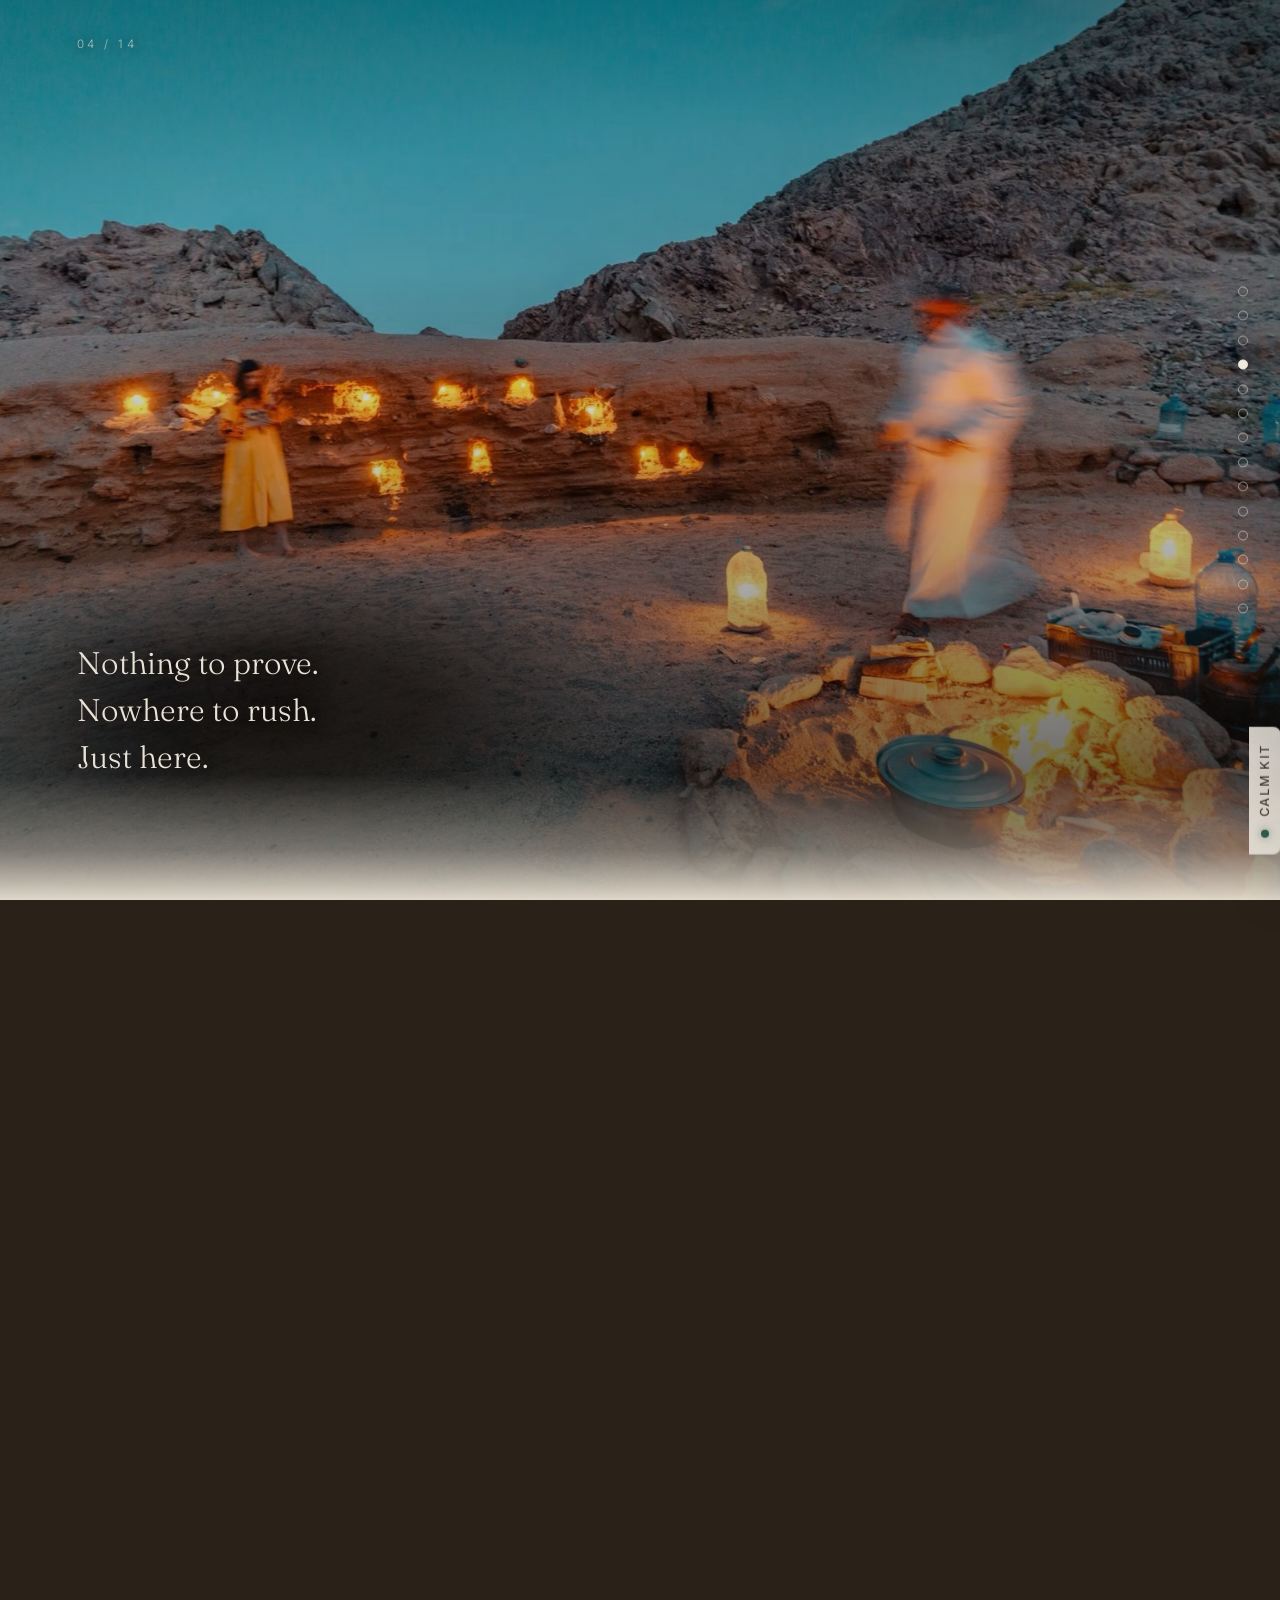
==== index.html @ c88f0703 "Running order rebuilt to the direction doc; ceremonies named by experience Eleven chapters to fourte" ====
<!DOCTYPE html>
<html lang="en" class="no-js">
<head>
  <meta charset="UTF-8" />
  <meta name="viewport" content="width=device-width, initial-scale=1.0" />
  <title>The Art of Being Human — Egypt, November 18–28 2026</title>
  <meta name="robots" content="noindex, nofollow" />
  <meta name="description" content="A 10-day journey into what it means to be human. Desert, sea, fire, water, moonlight, sunrise. Egypt, 18–28 November 2026." />

  <!-- Social share preview (contract §3.1 basic on-page setup) -->
  <meta property="og:title" content="The Art of Being Human — Egypt, November 18–28 2026" />
  <meta property="og:description" content="What if you didn’t have to become anything? What if you could simply arrive? Egypt, 18–28 November 2026." />
  <meta property="og:type" content="website" />
  <meta property="og:image" content="img/og-share.jpg" />
  <meta name="twitter:card" content="summary_large_image" />

  <!-- The opening photograph, fetched at high priority before anything else
       competes for bandwidth. Pairs with the windowed loading in retreat.js. -->
  <link rel="preload" as="image" href="img/01-invitation.jpg" fetchpriority="high" />

  <link rel="preconnect" href="https://fonts.googleapis.com" />
  <link rel="preconnect" href="https://fonts.gstatic.com" crossorigin />
  <link href="https://fonts.googleapis.com/css2?family=Fraunces:opsz,wght@9..144,300;9..144,400&family=Inter:wght@300;400&display=swap" rel="stylesheet" />

  <link rel="stylesheet" href="calm-kit/calm-kit.css" />
  <link rel="stylesheet" href="tokens.css" />
  <link rel="stylesheet" href="retreat.css" />
  <script>document.documentElement.classList.remove('no-js');</script>
  <script src="calm-kit/calm-kit.js"></script>
</head>
<body>
  <a href="#journey" class="skip-link">Skip to the journey</a>

  <!-- Fixed stage — chapter image layers and beat copy are injected by retreat.js -->
  <div class="stage" id="stage" aria-hidden="true"></div>

  <p class="counter" id="counter" aria-hidden="true">01 / 14</p>
  <nav class="rail" id="rail" aria-label="Chapters"></nav>
  <p class="scroll-cue" aria-hidden="true">Scroll</p>

  <!-- Scroll driver: height set to one viewport per beat by retreat.js -->
  <div id="scroll-driver"></div>

  <!--
    Static journey. Shown when motion is off or JS is unavailable, and it is
    what search engines and screen readers actually read. Copy here must stay
    in sync with the CHAPTERS array in retreat.js.
  -->
  <div class="fallback" id="journey">
    <div class="fallback-inner">
      <h1>The Art of Being Human</h1>
      <p class="f-meta">Egypt · November 18–28, 2026</p>
      <p>A 10-day journey into what it means to be human.</p>

      <section>
        <p class="f-num">02 — The Invitation</p>
        <h2>What if you didn’t have to become anything?</h2>
        <p>What if you could simply arrive? With your light. Your shadow. Your questions. Your contradictions. Your pleasure. Your grief. Your laughter.</p>
        <p>What if there was nothing to fix? Only something to experience.</p>
        <p>An invitation to slow down, feel deeply and meet yourself exactly where you are.</p>
      </section>

      <section>
        <p class="f-num">03 — Why Egypt</p>
        <h2>Why Egypt?</h2>
        <p>Some places you visit. Some places you feel. Egypt is one of them.</p>
        <p>Ancient. Alive. Contrasting. Impossible to explain completely.</p>
        <p>Stone and water. Desert and sea. Past and present. We begin here.</p>
      </section>

      <section>
        <p class="f-num">04 — The Journey</p>
        <h2>Three days in the desert.</h2>
        <p>The world becomes quieter. We walk. We sleep in a cave. We gather around the fire.</p>
        <p>We let the desert do what it does. Strip away what isn't necessary.</p>
        <p>Nothing to prove. Nowhere to rush. Just here.</p>
      </section>

      <section>
        <p class="f-num">05 — The Desert Ceremony</p>
        <h2>And then, we go inward.</h2>
        <!-- Mehta's wording, 24 Aug. Named by experience and intention, never by
             substance or effect — see check-compliance.sh. Sync with retreat.js. -->
        <p>As the afternoon unfolds, we enter a carefully held desert ceremony. The vastness of the landscape. The silence. The setting sun.</p>
        <p>Space for a deeper encounter with ourselves.</p>
        <p>Nothing to force. Nothing to perform. Whatever is ready to be met, we meet.</p>
      </section>

      <section>
        <p class="f-num">06 — Integration</p>
        <h2>Return to the body.</h2>
        <p>At Malakot, we soften. We rebirth in the temazcal, the mother's womb.</p>
        <p>Heat. Cold. Water. Flowers. Fire. Breath.</p>
        <p>We let the experience settle. We integrate. We come back.</p>
      </section>

      <section>
        <p class="f-num">07 — The Red Sea</p>
        <h2>Then, the land disappears.</h2>
        <p>The Red Sea opens. We sail. We swim. We float. We laugh. We rest.</p>
        <p>And somewhere between the water and the sky, time begins to disappear.</p>
      </section>

      <section>
        <p class="f-num">08 — The Full Moon</p>
        <h2>The full moon rises.</h2>
        <p>A past-life regression ceremony, held on the water. We listen to what lies beneath the story we know.</p>
        <p>Then we look forward. What do we want to create?</p>
      </section>

      <section>
        <p class="f-num">09 — The Blue Lotus Ceremony</p>
        <h2>The following evening.</h2>
        <p>A Blue Lotus ceremony, inspired by ancient Egyptian symbolism.</p>
        <p>The threshold between waking and dreaming. A quiet space for inner listening, imagination, and the mysteries of the night.</p>
      </section>

      <section>
        <p class="f-num">10 — The Last Sunrise</p>
        <h2>And then, sunrise.</h2>
        <p>Our last morning at sea. Cacao. Fresh fruit. Music. The first light.</p>
        <p>And we dance. Not because we have somewhere to go. But because we are here. Alive. Together.</p>
        <p>An exhale.</p>
      </section>

      <section>
        <p class="f-num">11 — The Experience</p>
        <h2>What it feels like to be there.</h2>
        <p>Space to breathe. Time in nature. Movement. Connection. Silence. Laughter. Deep conversations. Fire. Water. The unknown.</p>
        <p>You don’t need to perform transformation. You simply need to arrive.</p>
        <p>Moments of being held. Moments of letting go. Moments that cannot be planned.</p>
      </section>

      <section>
        <p class="f-num">12 — Who This Is For</p>
        <h2>For all of us.</h2>
        <p>All genders. All orientations. All identities. All ways of being.</p>
        <p>There is no particular way you need to be to belong here. Come as you are.</p>
        <p>Different stories. Different bodies. Different lives. One human circle.</p>
        <p>We are all just being human.</p>
      </section>

      <section>
        <p class="f-num">13 — Meet Mehta &amp; Doryan</p>
        <h2>How this began</h2>
        <p>This is not something I invented. It is something I have lived.</p>
        <p>A story about Egypt. Travel. The body. Movement. Connection. Women. Human. Culture. And the questions that keep bringing me deeper into what it means to be human.</p>
        <p><a href="mehta.html">Meet Mehta</a> · <a href="doryan.html">Meet Doryan</a></p>
      </section>

      <section>
        <p class="f-num">14 — Come With Us</p>
        <h2>You don’t have to know exactly why you’re here.</h2>
        <p>You don’t have to have it figured out. Maybe something in you simply said: Yes. And maybe that’s enough.</p>
        <p>Ten days. Desert. Sea. Fire. Water. Moonlight. Sunrise.</p>
        <p>Come as you are.</p>
        <p><a href="#enquire">Come with us</a></p>
      </section>
    </div>
  </div>

  <!-- ============================================================
       PRACTICAL — contracted page 4 of 5.
       Her direction doc: "This section should be extremely clear. Beautiful
       but functional. No poetry where clarity is needed." Followed literally.

       The route below is NOT invented: it is recovered from her own supplier
       costings (Egypt Finance - Finance Tracker.csv), which is the only place
       the day structure exists in writing. Anything still unconfirmed carries
       a data-confirm marker and is caught by ./check-ready.sh before deploy.
       ============================================================ -->
  <section class="sheet" id="practical">
    <div class="sheet-inner">
      <p class="sheet-kicker">Practical</p>
      <h2 class="sheet-h2">The shape of the ten days</h2>

      <div class="fact-grid">
        <div class="fact">
          <dt>Dates</dt>
          <dd>18&ndash;28 November 2026 &middot; ten days</dd>
        </div>
        <div class="fact">
          <dt>Arrive</dt>
          <dd>Fly into <strong>Sharm el-Sheikh (SSH)</strong> on 18 November.</dd>
        </div>
        <div class="fact">
          <dt>Depart</dt>
          <dd>Fly home from <strong>Hurghada (HRG)</strong> on 28 November.</dd>
        </div>
        <div class="fact">
          <dt>Getting between them</dt>
          <dd>One internal flight on 22 November, Sharm el-Sheikh to Hurghada. Arranged as part of the journey &mdash; you do not book it yourself.</dd>
        </div>
      </div>

      <h3 class="sheet-h3">Where you will be</h3>
      <ol class="stay-list">
        <li>
          <span class="stay-when">18&ndash;21 Nov</span>
          <span class="stay-what"><strong>The Sinai desert.</strong> Walking, silence, sleeping in a cave, gathering at the fire.</span>
        </li>
        <li>
          <span class="stay-when">21&ndash;22 Nov</span>
          <span class="stay-what"><strong>Malakot Oasis.</strong> One night. Temazcal, ice bath, flower bath, integration &mdash; the day the body catches up with the desert.</span>
        </li>
        <li>
          <span class="stay-when">22&ndash;28 Nov</span>
          <span class="stay-what"><strong>The Red Sea, aboard MV Legends.</strong> Six nights at sea. Sailing, swimming, the full moon, and the dolphins at Sataya.</span>
        </li>
      </ol>

      <h3 class="sheet-h3">What to bring</h3>
      <p class="sheet-p">The desert is cold at night and hot by ten in the morning; the boat is warm and wet. Pack for both.</p>
      <ul class="bring-list">
        <li>Layers for the desert &mdash; the temperature drops hard after sunset</li>
        <li>A warm jacket and something to sleep in</li>
        <li>Swimwear, and a towel that dries quickly</li>
        <li>Reef-safe sun cream, a hat, sunglasses</li>
        <li>Walking shoes and sandals</li>
        <li>A refillable water bottle</li>
        <li>Any medication you take, in its original packaging</li>
        <li>A notebook, if you are someone who writes</li>
        <li>Loose, comfortable clothes you can move in</li>
      </ul>

      <div class="confirm-block" data-confirm="practical">
        <p class="confirm-title">This part is waiting on you</p>
        <p class="confirm-lede">Everything above came out of your own documents. These five are the only things they don&rsquo;t contain &mdash; and they&rsquo;re the five a reader needs before they can say yes:</p>
        <ul>
          <li><b>The price</b>, and what it covers &mdash; food, accommodation, transport, the internal flight, the experiences.</li>
          <li><b>What isn&rsquo;t covered</b> &mdash; international flights, insurance, visa.</li>
          <li><b>Deposit and payment plan</b> &mdash; what holds a place, and when the rest is due.</li>
          <li><b>How many people</b> are coming in total.</li>
          <li><b>Food</b> &mdash; what&rsquo;s provided, and how you&rsquo;d like dietary needs handled.</li>
        </ul>
        <p class="confirm-foot">Send them over in any form &mdash; a voice note is fine &mdash; and they drop straight into this page.</p>
      </div>
    </div>
  </section>

  <!-- ============================================================
       COME WITH US — contracted page 5 of 5.
       Her direction doc: "The website should not end with an aggressive sales
       pitch. It should feel like the final breath of the experience." The
       closing copy below is hers, verbatim from that document.
       ============================================================ -->
  <section class="sheet sheet-close" id="enquire">
    <div class="sheet-inner">
      <p class="sheet-kicker">Come with us</p>
      <p class="close-copy">
        You don&rsquo;t have to know exactly why you&rsquo;re here.<br />
        You don&rsquo;t have to have it figured out.<br />
        Maybe something in you simply said:<br />
        <em>Yes.</em><br />
        And maybe that&rsquo;s enough.
      </p>
      <p class="close-sign">The Art of Being Human.<br />Come as you are.</p>

      <div class="close-actions">
        <span class="cta cta-primary is-pending" data-confirm="booking-link" role="link" aria-disabled="true">Reserve your place</span>
        <span class="cta cta-ghost is-pending" data-confirm="whatsapp-link" role="link" aria-disabled="true">Ask a question first</span>
      </div>

      <div class="confirm-block" data-confirm="close">
        <p class="confirm-title">Two links and these buttons go live</p>
        <ul>
          <li><b>Reserve your place</b> &mdash; your WeTravel trip link. WeTravel runs the checkout and the payment plan on their side, so you never handle a transaction and the money never touches this website. This button just points at it.</li>
          <li><b>Ask a question first</b> &mdash; the WhatsApp number you want enquiries to reach.</li>
        </ul>
      </div>

      <p class="close-meta">Egypt &middot; 18&ndash;28 November 2026</p>
    </div>
  </section>

  <script src="retreat.js" defer></script>
</body>
</html>
---- calm-kit/calm-kit.css ----
/* ============================================================
   Calm Kit — persistent accessibility panel for InclusiFund
   Designed once here. Lifted to /meta/shared/calm-kit/ later so
   every InclusiFund surface (manifesto, tools, AIQ, community)
   inherits the same kit and persisted user preferences.
   ============================================================ */

/* ---------- Fonts ---------- */
@import url('https://fonts.googleapis.com/css2?family=Atkinson+Hyperlegible:wght@400;700&display=swap');
@import url('https://fonts.cdnfonts.com/css/open-dyslexic');

/* ---------- CSS variables controlled by the kit ---------- */
:root {
  --ck-text-scale: 1;
  --ck-line-height-mul: 1;
  --ck-letter-spacing-add: 0em;

  --ck-motion-scale: 1;     /* 0 = off, 0.35 = low, 1 = full */
  --ck-motion-duration-mul: 1;
  --ck-canvas-display: block;

  --ck-accent: var(--terracotta, #C45A3D);
  --ck-ink: var(--ink, #1F2420);
  --ck-bg: var(--cream, #F5EFE6);

  --ck-focus-ring: 2px solid currentColor;
  --ck-focus-offset: 2px;
}

/* Apply scaling globally */
html {
  font-size: calc(100% * var(--ck-text-scale));
}
body {
  line-height: calc(1.5 * var(--ck-line-height-mul));
  letter-spacing: calc(var(--ck-letter-spacing-add));
}

/* ---------- Font swaps ---------- */
html.ck-font-hyperlegible {
  --type-serif: "Atkinson Hyperlegible", Georgia, serif;
  --type-sans: "Atkinson Hyperlegible", system-ui, sans-serif;
}
html.ck-font-dyslexic {
  --type-serif: "Open Dyslexic", "OpenDyslexic", Georgia, serif;
  --type-sans: "Open Dyslexic", "OpenDyslexic", system-ui, sans-serif;
  --ck-letter-spacing-add: 0.01em;
  --ck-line-height-mul: 1.15;
}

/* ---------- Motion levels ---------- */
html.ck-motion-off,
html.ck-motion-off body {
  --ck-motion-scale: 0;
  --ck-motion-duration-mul: 0.001;
  --ck-canvas-display: none;
}
html.ck-motion-off *,
html.ck-motion-off *::before,
html.ck-motion-off *::after {
  animation-duration: 0.001ms !important;
  animation-iteration-count: 1 !important;
  transition-duration: 0.001ms !important;
  scroll-behavior: auto !important;
}
html.ck-motion-off #circuit,
html.ck-motion-off .particle-canvas {
  display: none !important;
}
html.ck-motion-off .particle-fallback {
  display: block !important;
}

html.ck-motion-low {
  --ck-motion-scale: 0.35;
  --ck-motion-duration-mul: 1.8;
}
html.ck-motion-low *,
html.ck-motion-low *::before,
html.ck-motion-low *::after {
  animation-duration: 3s !important;
  transition-duration: calc(var(--ck-motion-duration-mul) * 0.9s) !important;
}

/* ---------- Focus visibility ---------- */
html.ck-focus-high *:focus-visible {
  outline: 3px solid var(--terracotta, #C45A3D) !important;
  outline-offset: 3px !important;
  border-radius: 2px;
}

/* ---------- Contrast modes ---------- */
html.ck-contrast-high {
  --cream: #FFFFFF;
  --cream-deep: #DFF0F4;
  --ink: #04191F;
  --ink-soft: #153543;
  --terracotta: #08565A;
  --forest: #0A8E85;
  --forest-deep: #031A21;
}
/* Warm night — low-blue variant for users who find teal too cool at night */
html.ck-contrast-low-blue {
  --cream: #F6EFE0;
  --cream-deep: #E9DEC6;
  --ink: #2D241A;
  --ink-soft: #4A3E2E;
  --terracotta: #B8522F;
  --forest: #7C8F3E;
  --forest-deep: #2E3519;
  --gold: #D9A360;
  --gold-warm: #E8C48A;
}

/* ============================================================
   Panel structure
   ============================================================ */
#calm-kit {
  position: fixed;
  top: 0;
  right: 0;
  bottom: 0;
  z-index: 1000;
  display: flex;
  font-family: var(--type-sans, system-ui, sans-serif);
  pointer-events: none;
}
#calm-kit * { pointer-events: auto; }

.ck-tab {
  align-self: center;
  writing-mode: vertical-rl;
  transform: rotate(180deg);
  padding: 1rem 0.5rem;
  background: rgba(245, 239, 230, 0.85);
  backdrop-filter: blur(8px);
  -webkit-backdrop-filter: blur(8px);
  border: 1px solid rgba(31, 36, 32, 0.12);
  border-right: none;
  border-radius: 8px 0 0 8px;
  font-family: var(--type-sans, system-ui, sans-serif);
  font-size: 0.78rem;
  font-weight: 500;
  letter-spacing: 0.14em;
  text-transform: uppercase;
  color: var(--ink-soft, #3A413C);
  cursor: pointer;
  transition: background 0.25s ease, color 0.25s ease, padding-left 0.25s ease;
  margin-right: -1px;
}
.ck-tab:hover {
  background: rgba(245, 239, 230, 1);
  color: var(--terracotta, #C45A3D);
  padding-left: 0.75rem;
}
.ck-tab-icon {
  display: inline-block;
  width: 8px;
  height: 8px;
  border-radius: 50%;
  background: var(--forest, #2F5D50);
  box-shadow: 0 0 8px rgba(47, 93, 80, 0.6);
  margin-bottom: 0.5rem;
  writing-mode: horizontal-tb;
}
.ck-tab-label {
  writing-mode: vertical-rl;
}

.ck-panel {
  /* Absolute, not a flex item.
     WHY: #calm-kit is a fixed, full-height flex row. As a flex item the closed
     panel still claimed its 340px of width even though translateX(100%) had
     moved it off-screen — so the container measured 371px wide and the tab, as
     the first item, was pushed 339px in from the right edge and landed on top
     of the page text (measured on the Practical section at 1280px and 1440px).
     Taking it out of flow lets the container hug the tab. The slide-in is
     unchanged: translateX(100%) -> translateX(0) against right: 0. */
  position: absolute;
  top: 0;
  right: 0;
  width: 340px;
  max-width: 90vw;
  height: 100%;
  background: var(--cream, #F5EFE6);
  border-left: 1px solid rgba(31, 36, 32, 0.1);
  box-shadow: -20px 0 40px rgba(31, 36, 32, 0.08);
  display: flex;
  flex-direction: column;
  transform: translateX(100%);
  transition: transform 0.4s cubic-bezier(0.22, 1, 0.36, 1);
  overflow: hidden;
}
#calm-kit.is-open .ck-panel {
  transform: translateX(0);
}
#calm-kit.is-open .ck-tab {
  opacity: 0;
  pointer-events: none;
}

.ck-head {
  display: flex;
  align-items: center;
  justify-content: space-between;
  padding: 1.25rem 1.5rem;
  border-bottom: 1px solid rgba(31, 36, 32, 0.08);
}
.ck-head h2 {
  font-family: var(--type-serif, Georgia, serif);
  font-weight: 400;
  font-size: 1.4rem;
  letter-spacing: -0.01em;
  color: var(--ink, #1F2420);
  margin: 0;
}
.ck-close {
  background: none;
  border: none;
  font-size: 1.6rem;
  line-height: 1;
  color: var(--ink-soft, #3A413C);
  cursor: pointer;
  padding: 0.25rem 0.5rem;
  border-radius: 4px;
  transition: background 0.2s ease, color 0.2s ease;
}
.ck-close:hover {
  background: rgba(31, 36, 32, 0.06);
  color: var(--terracotta, #C45A3D);
}

.ck-body {
  flex: 1;
  overflow-y: auto;
  padding: 1.25rem 1.5rem;
  display: flex;
  flex-direction: column;
  gap: 1.1rem;
}

.ck-body fieldset {
  border: none;
  padding: 0;
  margin: 0;
}
.ck-body legend {
  font-size: 0.72rem;
  font-weight: 600;
  letter-spacing: 0.14em;
  text-transform: uppercase;
  color: var(--ink-soft, #3A413C);
  margin-bottom: 0.5rem;
  padding: 0;
}

.ck-seg {
  display: flex;
  gap: 0.25rem;
  background: rgba(31, 36, 32, 0.05);
  padding: 0.25rem;
  border-radius: 8px;
}
.ck-seg button {
  flex: 1;
  background: transparent;
  border: none;
  padding: 0.55rem 0.5rem;
  font-family: inherit;
  font-size: 0.82rem;
  font-weight: 500;
  color: var(--ink-soft, #3A413C);
  cursor: pointer;
  border-radius: 6px;
  transition: background 0.2s ease, color 0.2s ease;
}
.ck-seg button:hover {
  color: var(--ink, #1F2420);
}
.ck-seg button.is-active {
  background: var(--cream, #F5EFE6);
  color: var(--terracotta, #C45A3D);
  box-shadow: 0 1px 3px rgba(31, 36, 32, 0.08);
}

.ck-preview {
  background: rgba(31, 36, 32, 0.04);
  border-radius: 10px;
  padding: 0.9rem 1rem;
  border-left: 3px solid var(--terracotta, #C45A3D);
}
.ck-preview-label {
  font-size: 0.68rem;
  font-weight: 600;
  letter-spacing: 0.16em;
  text-transform: uppercase;
  color: var(--ink-soft, #3A413C);
  margin: 0 0 0.4rem;
}
.ck-preview-text {
  font-family: var(--type-serif, Georgia, serif);
  font-size: 1.05rem;
  line-height: 1.4;
  color: var(--ink, #1F2420);
  margin: 0;
  font-style: italic;
}

.ck-foot {
  display: flex;
  align-items: center;
  justify-content: space-between;
  padding: 1rem 1.5rem;
  border-top: 1px solid rgba(31, 36, 32, 0.08);
  font-size: 0.78rem;
  color: var(--ink-soft, #3A413C);
}
.ck-reset {
  background: transparent;
  border: 1px solid rgba(31, 36, 32, 0.18);
  color: var(--ink, #1F2420);
  padding: 0.45rem 0.9rem;
  border-radius: 999px;
  cursor: pointer;
  font-size: 0.8rem;
  font-weight: 500;
  font-family: inherit;
  transition: background 0.2s ease, color 0.2s ease, border-color 0.2s ease;
}
.ck-reset:hover {
  background: var(--ink, #1F2420);
  color: var(--cream, #F5EFE6);
  border-color: var(--ink, #1F2420);
}
.ck-saved {
  font-style: italic;
  opacity: 0.7;
}

/* ---------- Dismiss × on the floating button (mobile only via @media below) ---------- */
.ck-dismiss {
  display: none;
  position: absolute;
  top: -6px;
  right: -6px;
  width: 24px;
  height: 24px;
  border-radius: 50%;
  background: var(--ink, #1F2420);
  color: #fff;
  border: 2px solid var(--cream, #F5EFE6);
  font-size: 15px;
  line-height: 1;
  align-items: center;
  justify-content: center;
  cursor: pointer;
  padding: 0;
  z-index: 2;
  font-family: inherit;
}
.ck-dismiss:hover { background: var(--terracotta, #C45A3D); }

/* ---------- Backdrop (mobile only via @media below) ---------- */
.ck-backdrop {
  display: none;
  position: fixed;
  inset: 0;
  background: rgba(31, 36, 32, 0.32);
  -webkit-backdrop-filter: blur(2px);
  backdrop-filter: blur(2px);
  z-index: 999;
  opacity: 0;
  transition: opacity 0.3s ease;
  pointer-events: none;
}

/* ---------- Restore pill — shown only when fully dismissed ---------- */
.ck-restore {
  display: none;
  position: fixed;
  bottom: 12px;
  right: 12px;
  width: 30px;
  height: 30px;
  border-radius: 50%;
  background: rgba(31, 36, 32, 0.55);
  color: #fff;
  border: 1px solid rgba(255, 255, 255, 0.35);
  font-size: 14px;
  line-height: 1;
  align-items: center;
  justify-content: center;
  cursor: pointer;
  z-index: 999;
  backdrop-filter: blur(8px);
  -webkit-backdrop-filter: blur(8px);
  padding: 0;
  font-family: inherit;
  transition: background 0.2s ease, transform 0.2s ease;
}
.ck-restore:hover { background: var(--ink, #1F2420); transform: scale(1.06); }

/* When dismissed: hide the whole kit, show the restore pill */
body.ck-hidden #calm-kit { display: none; }
body.ck-hidden .ck-restore { display: flex; }

/* ---------- Mobile (≤768px) — sticky-mini + bottom-sheet panel ---------- */
@media (max-width: 768px) {
  /* Container shrinks to a corner anchor — frees the right edge for cards.
     Stays a positioning context so .ck-dismiss can pin to its top-right. */
  #calm-kit {
    top: auto;
    left: auto;
    bottom: 16px;
    right: 16px;
    height: auto;
    width: auto;
    pointer-events: auto;
    overflow: visible;
  }

  /* Tab → circular floating button (sticky-mini indicator) */
  .ck-tab {
    writing-mode: horizontal-tb;
    transform: none;
    width: 52px;
    height: 52px;
    padding: 0;
    border-radius: 50%;
    background: var(--terracotta, #C45A3D);
    color: #fff;
    border: 2px solid rgba(255, 255, 255, 0.45);
    box-shadow: 0 6px 20px rgba(0, 0, 0, 0.22);
    align-self: auto;
    margin-right: 0;
    display: flex;
    align-items: center;
    justify-content: center;
    position: relative;
    backdrop-filter: none;
    -webkit-backdrop-filter: none;
  }
  .ck-tab:hover {
    background: var(--terracotta, #C45A3D);
    color: #fff;
    padding: 0;
  }
  .ck-tab-label { display: none; }
  .ck-tab-icon {
    width: 18px;
    height: 18px;
    background: #fff;
    box-shadow: 0 0 0 4px rgba(255, 255, 255, 0.18);
    margin: 0;
  }

  /* Reveal the dismiss × on mobile, pinned to the indicator's top-right */
  .ck-dismiss { display: flex; }

  /* Hide indicator + dismiss when the panel is open — header X / backdrop close it */
  #calm-kit.is-open .ck-tab,
  #calm-kit.is-open .ck-dismiss {
    opacity: 0;
    pointer-events: none;
  }

  /* Panel becomes a bottom-sheet that slides up */
  .ck-panel {
    position: fixed;
    top: auto;
    inset: auto 0 0 0;
    width: 100vw;
    max-width: 100vw;
    height: auto;
    max-height: 80vh;
    border-radius: 16px 16px 0 0;
    border-left: none;
    border-top: 1px solid rgba(31, 36, 32, 0.1);
    box-shadow: 0 -12px 32px rgba(31, 36, 32, 0.16);
    transform: translateY(100%);
    z-index: 1001;
  }
  #calm-kit.is-open .ck-panel {
    transform: translateY(0);
  }

  /* Backdrop visible on mobile when body has ck-open */
  body.ck-open .ck-backdrop {
    display: block;
    opacity: 1;
    pointer-events: auto;
  }

  .ck-body {
    padding: 1rem 1.25rem;
    gap: 0.9rem;
  }

  /* Slightly bigger restore pill on mobile so it's tappable */
  .ck-restore {
    width: 36px;
    height: 36px;
    bottom: 14px;
    right: 14px;
  }
}
---- tokens.css ----
/* ============================================================
   The Art of Being Human — shared design tokens
   Palette per the brief: sand · stone · sun · deep water · night ·
   fire · skin · earth. Warm, tactile, luxurious but never glossy.

   Every page links this FIRST. It exists so the retreat scroll, Mehta's
   page and the practical pages cannot drift into three different sites.
   ============================================================ */

:root {
  --sand:        #E8DCC8;
  --sand-pale:   #F4EDE1;
  --stone:       #A89880;
  --skin:        #D9B99B;
  --earth:       #6B5844;
  --ink:         #2A2118;
  --night:       #141C24;
  --water:       #1B4A5A;
  --water-deep:  #0D2A35;
  --fire:        #C4622D;
  --sun:         #E3A857;

  /* ---- Page grounds (set 22 Aug 2026) --------------------------------
     Mehta, in writing: "I asked a sand color background not brown."
     Doryan, agreeing:  "For sure sand color, that's way too deep brown."
     So the READING surfaces are sand with ink type; the photographic
     panels stay dark and full-bleed. The book alternates spread by
     spread — image, then paper — instead of being uniformly dark.
     --paper-edge is the colour every hero fades down into. */
  --paper:       #F0E7D8;
  --paper-warm:  #E8DCC8;
  --paper-edge:  #F0E7D8;
  --ink-soft:    rgba(42, 33, 24, .82);
  --ink-faint:   rgba(42, 33, 24, .58);
  --rule:        rgba(42, 33, 24, .16);

  --type-display: "Fraunces", "Canela", Georgia, serif;
  --type-sans: "Inter", system-ui, -apple-system, sans-serif;
  --ease: cubic-bezier(0.22, 1, 0.36, 1);

  /* Calm Kit hooks */
  --ck-text-scale: 1;
  --ck-line-height-mul: 1;
}

* { box-sizing: border-box; margin: 0; padding: 0; }

html { background: var(--ink); }

body {
  font-family: var(--type-sans);
  font-weight: 300;
  color: var(--sand-pale);
  background: var(--ink);
  overflow-x: hidden;
  -webkit-font-smoothing: antialiased;
  -moz-osx-font-smoothing: grayscale;
}

.skip-link {
  position: absolute; top: -100px; left: 1rem; z-index: 1000;
  background: var(--sand-pale); color: var(--ink);
  padding: .75rem 1rem; text-decoration: none; border-radius: 3px; font-size: .9rem;
}
.skip-link:focus { top: 1rem; }


/* ============================================================
   Calm Kit placement + palette overrides — SHARED, every page

   These live here rather than in retreat.css because they are corrections to
   the kit itself, not to any one page. Mehta's page linked only tokens.css and
   mehta.css and immediately got the terracotta FAB back — which is exactly the
   drift this file exists to stop. The kit's own files stay untouched.
   ============================================================ */

/* The kit centres its tab on the right edge, which is where the chapter
   rail lives on the retreat scroll. */
#calm-kit .ck-tab {
  align-self: flex-end;
  margin-bottom: clamp(1.25rem, 5vh, 3.5rem);
}

/* On mobile the tab becomes a 52px disc coloured by the kit's --terracotta
   fallback (#C45A3D). On a site briefed to "never scream luxury" and hold very
   little visual clutter, a saturated orange dot on every frame is the loudest
   thing on screen. Same restraint as the desktop tab, in palette. */
@media (max-width: 768px) {
  #calm-kit .ck-tab {
    margin-bottom: 0;
    background: rgba(20, 15, 10, .5);
    color: var(--sand-pale);
    border: 1px solid rgba(244, 237, 225, .32);
    backdrop-filter: blur(10px);
    -webkit-backdrop-filter: blur(10px);
  }
  #calm-kit .ck-tab:hover { background: rgba(20, 15, 10, .68); }
  #calm-kit .ck-dismiss {
    background: rgba(20, 15, 10, .72);
    border: 1px solid rgba(244, 237, 225, .28);
    color: var(--sand-pale);
  }
  #calm-kit .ck-dismiss:hover { background: rgba(20, 15, 10, .9); }
}
---- retreat.css ----
/* ============================================================
   The Art of Being Human — chapter engine styles
   Palette per the brief: sand · stone · sun · deep water · night ·
   fire · skin · earth. Warm, tactile, luxurious but never glossy.
   ============================================================ */

/* ============================================================
   Stage — fixed full-viewport chapter layers
   ============================================================ */
.stage { position: fixed; inset: 0; z-index: 1; overflow: hidden; }

.ch-layer {
  position: absolute; inset: 0;
  opacity: 0;
  background: linear-gradient(160deg, var(--tint-1) 0%, var(--tint-2) 45%, var(--tint-3) 100%);
  will-change: opacity;
}

.ch-img {
  position: absolute; inset: 0;
  background-size: cover;
  background-position: center;
  background-repeat: no-repeat;
  transform: scale(1.05);
  transform-origin: center;
  will-change: transform;
}

/* Veil — keeps type legible over any photograph without flattening it.
   Weighted to the bottom because the copy sits low-left. */
.ch-veil {
  position: absolute; inset: 0;
  background:
    linear-gradient(to top, rgba(20,15,10,.72) 0%, rgba(20,15,10,.28) 42%, rgba(20,15,10,.08) 70%, rgba(20,15,10,.22) 100%),
    radial-gradient(120% 90% at 50% 50%, transparent 40%, rgba(20,15,10,.42) 100%);
}

/* ============================================================
   Copy
   ============================================================ */
.ch-copy-wrap {
  position: fixed; inset: 0; z-index: 3;
  display: grid; align-items: end;
  padding: clamp(1.75rem, 6vw, 6rem);
  padding-bottom: clamp(4.5rem, 12vh, 9rem);
  pointer-events: none;
}

.ch-copy {
  position: relative;
  grid-area: 1 / 1;
  max-width: min(46rem, 88vw);
  opacity: 0;
  will-change: opacity, transform;
}

/* Scrim travels WITH the copy block, so a beat is legible over any frame in the
   library — the near-black lotus and the blown-out sun both. Soft-edged and
   oversized so it never reads as a box; it reads as the photograph darkening. */
.ch-copy::before {
  content: '';
  position: absolute;
  inset: -5rem -7.5rem -5.5rem -7.5rem;
  z-index: -1;
  pointer-events: none;
  /* `closest-side` is load-bearing: it pins the transparent stop to the nearest
     edge, so the gradient is fully clear before the box ends. A percentage-sized
     gradient gets clipped by that box and the scrim shows up as a rectangle. */
  background: radial-gradient(ellipse closest-side at 34% 48%,
    rgba(16, 12, 8, .78) 0%, rgba(16, 12, 8, .66) 40%,
    rgba(16, 12, 8, .32) 70%, rgba(16, 12, 8, 0) 100%);
}
.is-opening::before, .is-closing::before, .is-climax::before {
  inset: -5.5rem -7.5rem;
  background: radial-gradient(ellipse closest-side at 50% 50%,
    rgba(16, 12, 8, .66) 0%, rgba(16, 12, 8, .50) 40%,
    rgba(16, 12, 8, .20) 70%, rgba(16, 12, 8, 0) 100%);
}
.ch-copy > * + * { margin-top: clamp(.85rem, 2vh, 1.5rem); }
.ch-copy a { pointer-events: auto; }

.ch-num {
  font-family: var(--type-sans);
  font-size: calc(clamp(.68rem, 1.5vw, .8rem) * var(--ck-text-scale));
  font-weight: 400;
  letter-spacing: .32em;
  text-transform: uppercase;
  color: rgba(244, 237, 225, .62);
}

.ch-title {
  font-family: var(--type-display);
  font-weight: 300;
  font-size: calc(clamp(2.1rem, 7vw, 5.25rem) * var(--ck-text-scale));
  line-height: calc(1.02 * var(--ck-line-height-mul));
  letter-spacing: -.015em;
  text-wrap: balance;
  color: var(--sand-pale);
  text-shadow: 0 1px 40px rgba(20,15,10,.5);
}

.ch-meta {
  font-size: calc(clamp(.85rem, 1.8vw, 1.05rem) * var(--ck-text-scale));
  letter-spacing: .18em;
  text-transform: uppercase;
  color: rgba(244, 237, 225, .78);
}

.ch-lines {
  font-family: var(--type-display);
  font-weight: 300;
  font-size: calc(clamp(1.15rem, 2.9vw, 1.95rem) * var(--ck-text-scale));
  line-height: calc(1.5 * var(--ck-line-height-mul));
  color: rgba(244, 237, 225, .95);
  text-shadow: 0 1px 30px rgba(20,15,10,.5), 0 0 12px rgba(20,15,10,.55);
}

/* The fragment stack — "Heat. Cold. Water. Flowers." Quieter, wider-tracked,
   so it reads as breath between the larger statements rather than as a list. */
.ch-soft {
  font-size: calc(clamp(.95rem, 2.1vw, 1.2rem) * var(--ck-text-scale));
  font-weight: 300;
  line-height: calc(1.95 * var(--ck-line-height-mul));
  letter-spacing: .04em;
  color: rgba(244, 237, 225, .8);
  text-shadow: 0 1px 24px rgba(20,15,10,.55);
}

.ch-cta {
  display: inline-block;
  margin-top: clamp(1.25rem, 3vh, 2.25rem);
  padding: .85rem 2rem;
  font-size: calc(.78rem * var(--ck-text-scale));
  letter-spacing: .26em;
  text-transform: uppercase;
  text-decoration: none;
  color: var(--sand-pale);
  border: 1px solid rgba(244, 237, 225, .45);
  border-radius: 2px;
  background: rgba(20, 15, 10, .18);
  backdrop-filter: blur(3px);
  transition: background .5s var(--ease), border-color .5s var(--ease), color .5s var(--ease);
}
.ch-cta:hover, .ch-cta:focus-visible {
  background: rgba(244, 237, 225, .92);
  border-color: rgba(244, 237, 225, .92);
  color: var(--ink);
}
.ch-cta + .ch-cta { margin-left: .6rem; }
.ch-cta.is-primary { border-color: rgba(244,237,225,.8); background: rgba(244,237,225,.1); }

/* Opening + closing beats centre themselves; the climax beats stand alone big */
.is-opening, .is-closing { align-self: center; justify-self: center; text-align: center; max-width: min(38rem, 88vw); }
.is-opening .ch-title, .is-closing .ch-title {
  font-size: calc(clamp(2.4rem, 8.5vw, 6.5rem) * var(--ck-text-scale));
  line-height: calc(1.08 * var(--ck-line-height-mul));
}
.ch-title + .ch-meta { margin-top: clamp(1.1rem, 2.6vh, 1.9rem); }
.is-climax { align-self: center; justify-self: center; text-align: center; }
.is-climax .ch-title {
  font-size: calc(clamp(2.6rem, 10vw, 7.5rem) * var(--ck-text-scale));
  letter-spacing: .01em;
}

/* ============================================================
   Rail + counter + scroll cue
   ============================================================ */
.rail {
  position: fixed; z-index: 5;
  right: clamp(1rem, 2.5vw, 2.25rem); top: 50%;
  transform: translateY(-50%);
  display: flex; flex-direction: column; gap: .9rem;
}
.rail-dot {
  position: relative;
  width: 10px; height: 10px; padding: 0;
  border: 1px solid rgba(244, 237, 225, .5);
  border-radius: 50%;
  background: transparent;
  cursor: pointer;
  transition: background .5s var(--ease), border-color .5s var(--ease), transform .5s var(--ease);
}
.rail-dot:hover { border-color: var(--sand-pale); transform: scale(1.25); }
.rail-dot.is-active { background: var(--sand-pale); border-color: var(--sand-pale); }
.rail-label {
  position: absolute; right: calc(100% + .85rem); top: 50%;
  transform: translateY(-50%);
  white-space: nowrap;
  font-size: .68rem; letter-spacing: .18em; text-transform: uppercase;
  color: var(--sand-pale);
  opacity: 0; pointer-events: none;
  transition: opacity .4s var(--ease);
  text-shadow: 0 1px 12px rgba(20,15,10,.8);
}
.rail-dot:hover .rail-label, .rail-dot:focus-visible .rail-label { opacity: 1; }

.counter {
  position: fixed; z-index: 5;
  left: clamp(1.75rem, 6vw, 6rem); top: clamp(1.5rem, 4vh, 2.75rem);
  font-size: .72rem; letter-spacing: .3em;
  color: rgba(244, 237, 225, .65);
  text-shadow: 0 1px 12px rgba(20,15,10,.8);
}

.scroll-cue {
  position: fixed; z-index: 5;
  left: 50%; bottom: clamp(1.5rem, 4vh, 2.5rem);
  transform: translateX(-50%);
  font-size: .68rem; letter-spacing: .3em; text-transform: uppercase;
  color: rgba(244, 237, 225, .6);
  transition: opacity 1s var(--ease);
}
body.has-moved .scroll-cue { opacity: 0; }
.scroll-cue::after {
  content: ''; display: block; width: 1px; height: 2.25rem;
  margin: .7rem auto 0;
  background: linear-gradient(to bottom, rgba(244,237,225,.6), transparent);
  animation: cue 3.4s ease-in-out infinite;
}
@keyframes cue { 0%,100% { opacity: .25; transform: scaleY(.6); } 50% { opacity: 1; transform: scaleY(1); } }

#scroll-driver { position: relative; z-index: 0; pointer-events: none; }

/* ============================================================
   Static fallback — motion off / no JS.
   Not a degraded mode: it is the readable, indexable version of the journey.
   ============================================================ */
.fallback { display: none; position: relative; z-index: 10; background: var(--paper); color: var(--ink); }
.fallback-inner { max-width: 46rem; margin: 0 auto; padding: clamp(2.5rem, 8vw, 6rem) 1.5rem; }
.fallback h1 {
  font-family: var(--type-display); font-weight: 300;
  font-size: calc(clamp(2rem, 6vw, 3.5rem) * var(--ck-text-scale));
  line-height: 1.05; margin-bottom: .75rem;
}
.fallback .f-meta { letter-spacing: .2em; text-transform: uppercase; font-size: .8rem; color: var(--ink-faint); margin-bottom: 3rem; }
.fallback section { padding: 2.5rem 0; border-top: 1px solid var(--rule); }
.fallback h2 {
  font-family: var(--type-display); font-weight: 300;
  font-size: calc(clamp(1.4rem, 3.5vw, 2.1rem) * var(--ck-text-scale));
  line-height: 1.15; margin: .5rem 0 1rem;
}
.fallback .f-num { font-size: .7rem; letter-spacing: .3em; text-transform: uppercase; color: var(--ink-faint); }
.fallback p { line-height: calc(1.75 * var(--ck-line-height-mul)); color: var(--ink-soft); margin-bottom: .85rem; }

html.ck-motion-off .stage,
html.ck-motion-off .rail,
html.ck-motion-off .scroll-cue,
html.ck-motion-off .ch-copy-wrap,
html.ck-motion-off #scroll-driver { display: none !important; }
html.ck-motion-off .fallback { display: block; }

/* No-JS: the engine never builds the layers, so show the fallback outright */
html.no-js .stage, html.no-js .rail, html.no-js .scroll-cue, html.no-js #scroll-driver { display: none; }
html.no-js .fallback { display: block; }

/* ============================================================
   Responsive + accessibility
   ============================================================ */
@media (max-width: 640px) {
  .rail { gap: .6rem; right: .85rem; }
  .rail-dot { width: 8px; height: 8px; }
  .rail-label { display: none; }
  .ch-copy-wrap { padding-bottom: clamp(3.5rem, 14vh, 7rem); }
  /* Long fragment stacks overflow small screens — tighten the ladder */
  .ch-soft { line-height: calc(1.7 * var(--ck-line-height-mul)); }
}

@media (prefers-reduced-motion: reduce) {
  html { scroll-behavior: auto; }
  .ch-img { transform: scale(1.02) !important; }
  .scroll-cue::after { animation: none; }
}

:focus-visible { outline: 2px solid var(--sun); outline-offset: 3px; }


/* ---- Chapter stage → paper fade --------------------------------------
   Matches the hero dissolve on the personal pages (and the one Mehta
   pointed at on inclusifund.co.uk): the fixed chapter photography settles
   into the sand ground at the foot of the viewport instead of stopping
   dead against it. Sits above the veil, below the copy.                 */
.stage::after {
  content: "";
  position: absolute; left: 0; right: 0; bottom: 0;
  height: clamp(80px, 14vh, 170px);
  z-index: 3;
  pointer-events: none;
  background: linear-gradient(to bottom,
    rgba(240, 231, 216, 0) 0%,
    rgba(240, 231, 216, .40) 60%,
    rgba(240, 231, 216, .92) 100%);
}

/* ============================================================
   Sheets — Practical and Come With Us (contracted pages 4 and 5)
   These sit BELOW the journey on the sand ground, so they need a
   z-index above the fixed .stage and an opaque background of their
   own. Her direction doc: "Beautiful but functional. No poetry
   where clarity is needed."
   ============================================================ */
.sheet {
  position: relative;
  z-index: 10;
  background: var(--paper);
  color: var(--ink);
}
.sheet + .sheet { border-top: 1px solid var(--rule); }
.sheet-inner {
  max-width: 46rem;
  margin: 0 auto;
  padding: clamp(3rem, 9vw, 6.5rem) 1.5rem;
}

.sheet-kicker {
  font-size: .7rem; letter-spacing: .3em; text-transform: uppercase;
  color: var(--ink-faint); margin: 0 0 1.25rem;
}
.sheet-h2 {
  font-family: var(--type-serif, Fraunces, Georgia, serif);
  font-weight: 300;
  font-size: clamp(1.9rem, 4.6vw, 3rem);
  line-height: 1.12; letter-spacing: -.01em;
  margin: 0 0 2.5rem;
}
.sheet-h3 {
  font-family: var(--type-serif, Fraunces, Georgia, serif);
  font-weight: 400; font-size: clamp(1.15rem, 2.2vw, 1.4rem);
  margin: 3rem 0 1rem;
}
.sheet-p { color: var(--ink-soft); line-height: calc(1.7 * var(--ck-line-height-mul)); margin: 0 0 1.25rem; }

/* ---- Facts: label above value, so a long value never squeezes ---- */
.fact-grid {
  display: grid;
  grid-template-columns: repeat(auto-fit, minmax(15rem, 1fr));
  gap: 1.75rem 2.5rem;
  margin: 0;
}
.fact dt {
  font-size: .7rem; letter-spacing: .18em; text-transform: uppercase;
  color: var(--ink-faint); margin-bottom: .45rem;
}
.fact dd {
  margin: 0; line-height: calc(1.6 * var(--ck-line-height-mul));
  color: var(--ink-soft);
}
.fact dd strong { color: var(--ink); font-weight: 500; }

/* ---- The three stays ---- */
.stay-list { list-style: none; margin: 0; padding: 0; }
.stay-list li {
  display: grid;
  grid-template-columns: 7.5rem 1fr;
  gap: 0 1.5rem;
  padding: 1.1rem 0;
  border-top: 1px solid var(--rule);
  line-height: calc(1.6 * var(--ck-line-height-mul));
}
.stay-when {
  font-size: .78rem; letter-spacing: .1em; text-transform: uppercase;
  color: var(--ink-faint); padding-top: .2em;
}
.stay-what { color: var(--ink-soft); }
.stay-what strong { color: var(--ink); font-weight: 500; }
@media (max-width: 34rem) {
  .stay-list li { grid-template-columns: 1fr; gap: .3rem; }
}

.bring-list { margin: 0; padding-left: 1.1rem; color: var(--ink-soft); }
.bring-list li { margin-bottom: .5rem; line-height: calc(1.55 * var(--ck-line-height-mul)); }

/* ---- Closing ---- */
.sheet-close { text-align: center; }
.close-copy {
  font-family: var(--type-serif, Fraunces, Georgia, serif);
  font-weight: 300;
  font-size: clamp(1.25rem, 3vw, 1.85rem);
  line-height: 1.6; color: var(--ink); margin: 0 0 2.5rem;
}
.close-copy em { font-style: italic; color: var(--fire); }
.close-sign {
  font-size: .95rem; letter-spacing: .04em; color: var(--ink-soft);
  line-height: 1.9; margin: 0 0 2.75rem;
}
.close-actions { display: flex; gap: .85rem; justify-content: center; flex-wrap: wrap; }
.cta {
  display: inline-flex; align-items: center; justify-content: center;
  min-height: 3rem; padding: .9rem 1.9rem;
  border-radius: 2px; text-decoration: none;
  font-size: .95rem; letter-spacing: .02em;
  transition: background .25s var(--ease, ease), color .25s var(--ease, ease),
              border-color .25s var(--ease, ease);
}
.cta-primary { background: var(--ink); color: var(--paper); border: 1px solid var(--ink); }
.cta-primary:hover, .cta-primary:focus-visible { background: var(--earth); border-color: var(--earth); }
.cta-ghost { background: transparent; color: var(--ink); border: 1px solid var(--rule); }
.cta-ghost:hover, .cta-ghost:focus-visible { border-color: var(--ink); }
.close-meta {
  margin: 3rem 0 0; font-size: .72rem; letter-spacing: .22em;
  text-transform: uppercase; color: var(--ink-faint);
}

/* ---- Unconfirmed content ---------------------------------------------
   Deliberately loud. This is a build-time marker, not a design element:
   ./check-ready.sh refuses to package the site while any data-confirm
   block survives, so it cannot reach a visitor by accident.            */
.confirm-block {
  margin: 3rem 0 0; padding: 1.5rem 1.6rem;
  border: 2px dashed var(--fire);
  background: rgba(196, 98, 45, .07);
  text-align: left; border-radius: 3px;
}
.confirm-title {
  margin: 0 0 .85rem; font-size: .72rem; letter-spacing: .18em;
  text-transform: uppercase; color: var(--fire); font-weight: 600;
}
.confirm-block ul { margin: 0; padding-left: 1.1rem; color: var(--ink-soft); }
.confirm-block li { margin-bottom: .55rem; line-height: 1.6; font-size: .92rem; }
.confirm-block b { color: var(--ink); font-weight: 600; }
.confirm-block code {
  font-family: ui-monospace, SFMono-Regular, Menlo, monospace;
  font-size: .86em; background: rgba(42,33,24,.07); padding: .1em .35em; border-radius: 2px;
}
.confirm-foot { margin: .9rem 0 0; font-size: .84rem; color: var(--ink-faint); line-height: 1.55; }
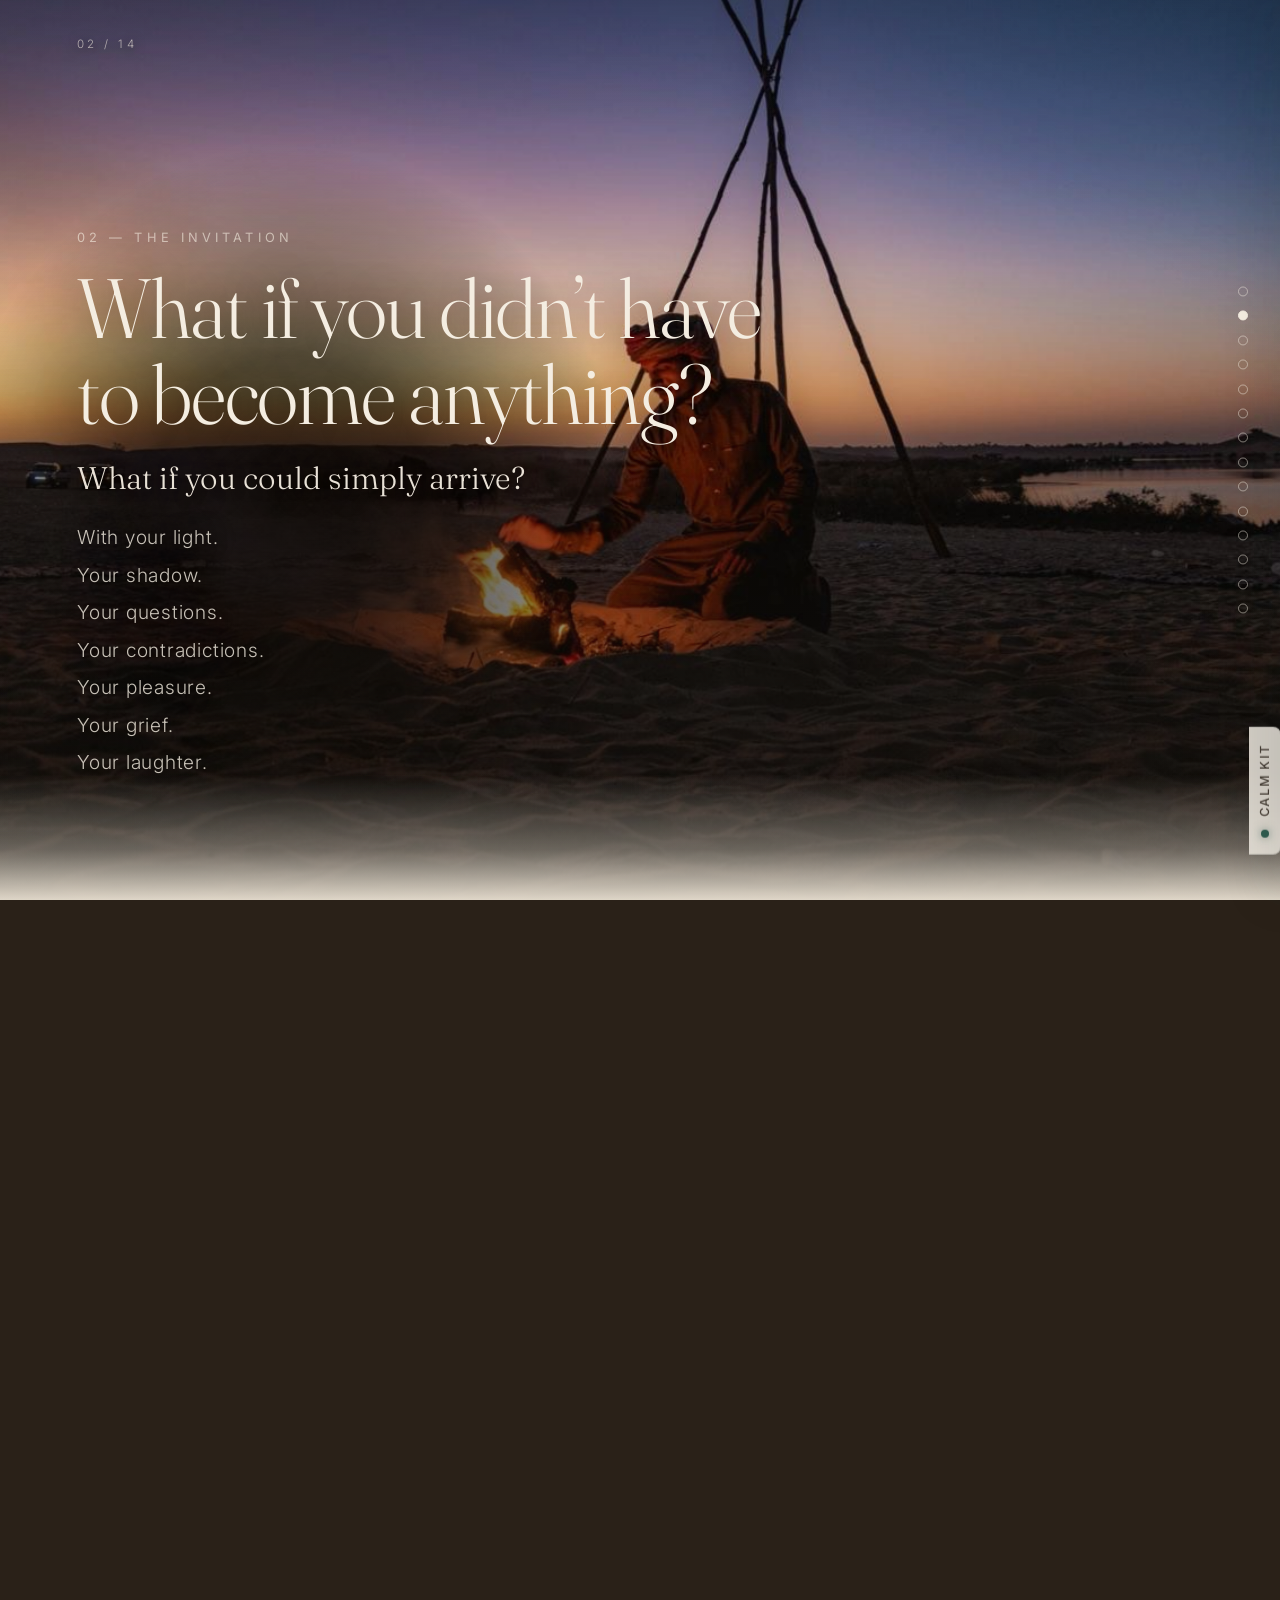
==== commit 7f267c92: "Mehta's photo direction: dunes hero, fireside second, dolphin in the Red Sea chapter" ====
--- a/index.html
+++ b/index.html
@@ -16,7 +16,7 @@
 
   <!-- The opening photograph, fetched at high priority before anything else
        competes for bandwidth. Pairs with the windowed loading in retreat.js. -->
-  <link rel="preload" as="image" href="img/01-invitation.jpg" fetchpriority="high" />
+  <link rel="preload" as="image" href="img/01-dunes.jpg" fetchpriority="high" />
 
   <link rel="preconnect" href="https://fonts.googleapis.com" />
   <link rel="preconnect" href="https://fonts.gstatic.com" crossorigin />
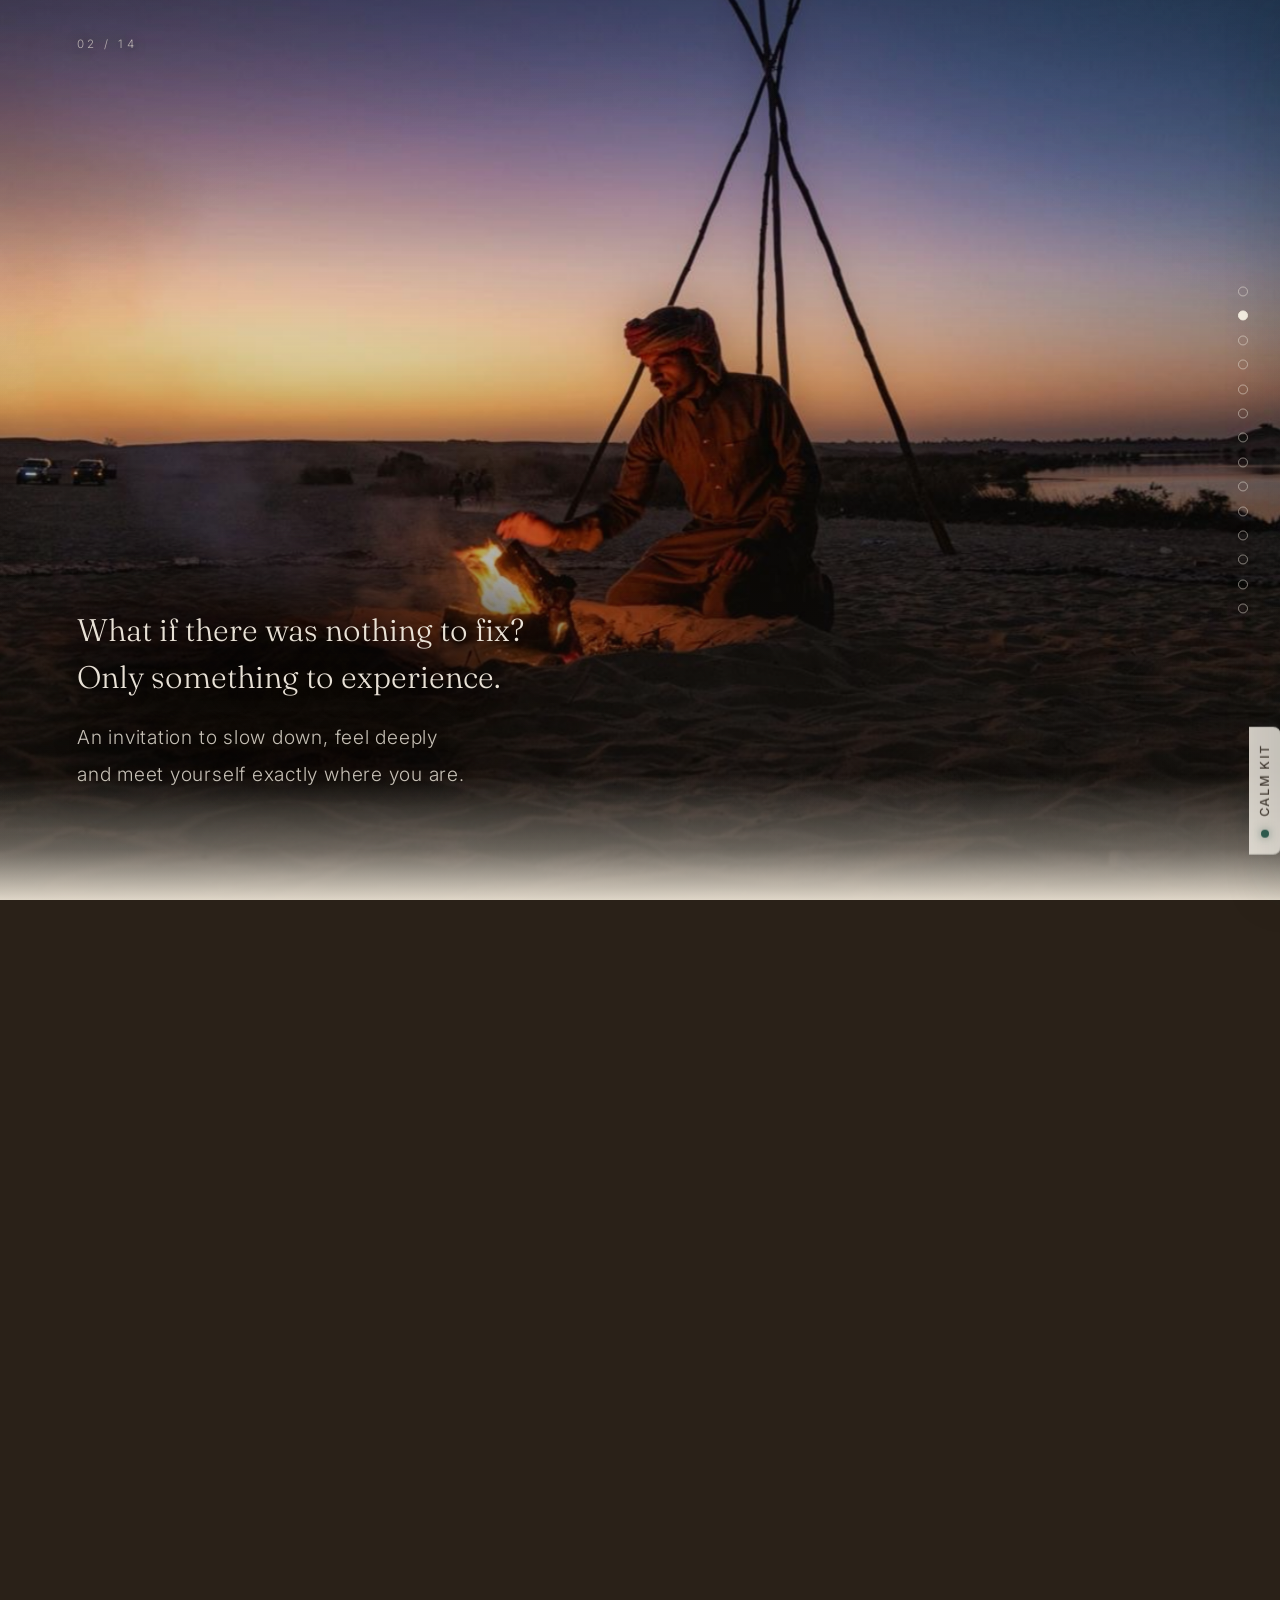
==== commit a37f64fa: "Trish replaces Doryan; WhatsApp booking; new opening and Why Egypt frames; timeline days 4/8/9/10" ====
--- a/index.html
+++ b/index.html
@@ -4,7 +4,6 @@
   <meta charset="UTF-8" />
   <meta name="viewport" content="width=device-width, initial-scale=1.0" />
   <title>The Art of Being Human — Egypt, November 18–28 2026</title>
-  <meta name="robots" content="noindex, nofollow" />
   <meta name="description" content="A 10-day journey into what it means to be human. Desert, sea, fire, water, moonlight, sunrise. Egypt, 18–28 November 2026." />
 
   <!-- Social share preview (contract §3.1 basic on-page setup) -->
@@ -16,7 +15,7 @@
 
   <!-- The opening photograph, fetched at high priority before anything else
        competes for bandwidth. Pairs with the windowed loading in retreat.js. -->
-  <link rel="preload" as="image" href="img/01-dunes.jpg" fetchpriority="high" />
+  <link rel="preload" as="image" href="img/01-blue-lagoon.jpg" fetchpriority="high" />
 
   <link rel="preconnect" href="https://fonts.googleapis.com" />
   <link rel="preconnect" href="https://fonts.gstatic.com" crossorigin />
@@ -116,9 +115,9 @@
       </section>
 
       <section>
-        <p class="f-num">10 — The Last Sunrise</p>
-        <h2>And then, sunrise.</h2>
-        <p>Our last morning at sea. Cacao. Fresh fruit. Music. The first light.</p>
+        <p class="f-num">10 — The Final Sunset</p>
+        <h2>And then, sunset.</h2>
+        <p>Our last evening at sea. Cacao. Fresh fruit. Music. The last light.</p>
         <p>And we dance. Not because we have somewhere to go. But because we are here. Alive. Together.</p>
         <p>An exhale.</p>
       </section>
@@ -141,11 +140,11 @@
       </section>
 
       <section>
-        <p class="f-num">13 — Meet Mehta &amp; Doryan</p>
+        <p class="f-num">13 — Meet Mehta &amp; Trish</p>
         <h2>How this began</h2>
         <p>This is not something I invented. It is something I have lived.</p>
         <p>A story about Egypt. Travel. The body. Movement. Connection. Women. Human. Culture. And the questions that keep bringing me deeper into what it means to be human.</p>
-        <p><a href="mehta.html">Meet Mehta</a> · <a href="doryan.html">Meet Doryan</a></p>
+        <p><a href="mehta.html">Meet Mehta</a> · <a href="trish.html">Meet Trish</a></p>
       </section>
 
       <section>
@@ -189,7 +188,7 @@
         </div>
         <div class="fact">
           <dt>Getting between them</dt>
-          <dd>One internal flight on 22 November, Sharm el-Sheikh to Hurghada. Arranged as part of the journey &mdash; you do not book it yourself.</dd>
+          <dd>One internal flight on 22 November, Sharm el-Sheikh to Hurghada, and on from there to the boat at <strong>Marsa Alam</strong>. Arranged as part of the journey &mdash; you do not book it yourself.</dd>
         </div>
       </div>
 
@@ -204,8 +203,12 @@
           <span class="stay-what"><strong>Malakot Oasis.</strong> One night. Temazcal, ice bath, flower bath, integration &mdash; the day the body catches up with the desert.</span>
         </li>
         <li>
-          <span class="stay-when">22&ndash;28 Nov</span>
-          <span class="stay-what"><strong>The Red Sea, aboard MV Legends.</strong> Six nights at sea. Sailing, swimming, the full moon, and the dolphins at Sataya.</span>
+          <span class="stay-when">22&ndash;26 Nov</span>
+          <span class="stay-what"><strong>The Red Sea, aboard MV Legends.</strong> You board at Marsa Alam and spend the first night at dock, then sail for Sataya at sunrise. Swimming, the full moon, and the dolphins.</span>
+        </li>
+        <li>
+          <span class="stay-when">26&ndash;28 Nov</span>
+          <span class="stay-what"><strong>The crossing back to Hurghada.</strong> From the final sunset the boat turns for home &mdash; around thirty hours at sea, and the last of the journey to let it settle.</span>
         </li>
       </ol>
 
@@ -256,18 +259,35 @@
       </p>
       <p class="close-sign">The Art of Being Human.<br />Come as you are.</p>
 
+      <!-- ============================================================
+           BOOKING ROUTES THROUGH WHATSAPP, NOT A CHECKOUT.
+
+           Changed 8 Sep 2026. The WeTravel gateway is not working, so there
+           is no card checkout on this site and no basket to abandon. Both
+           hosts take reservations, payment arrangements and questions in
+           WhatsApp directly, which is also where her whole audience already
+           is. Two buttons, one inbox: the prefilled text is what differs, so
+           Mehta can see which conversation she is in before she reads a word.
+
+           ⚠️ IF A CHECKOUT LINK EVER ARRIVES, the primary button below is the
+           one line to change — swap the href, leave everything else alone.
+
+           ⚠️ MEXICO NUMBER FORMAT: WhatsApp wants 52 + the 10-digit mobile
+           for Mexico, with no "1" inserted after the country code. That is
+           what is used here. Test it from a phone that is not Mehta's before
+           this goes anywhere near her list.
+           ============================================================ -->
       <div class="close-actions">
-        <span class="cta cta-primary is-pending" data-confirm="booking-link" role="link" aria-disabled="true">Reserve your place</span>
-        <span class="cta cta-ghost is-pending" data-confirm="whatsapp-link" role="link" aria-disabled="true">Ask a question first</span>
+        <a class="cta cta-primary" href="https://wa.me/529624860880?text=Hi%20Mehta%2C%20I%20would%20like%20to%20reserve%20my%20place%20on%20The%20Art%20of%20Being%20Human%2C%20Egypt%2C%2018-28%20November%202026."
+           target="_blank" rel="noopener noreferrer">Reserve your place</a>
+        <a class="cta cta-ghost" href="https://wa.me/529624860880?text=Hi%20Mehta%2C%20I%20have%20a%20question%20about%20The%20Art%20of%20Being%20Human%2C%20Egypt%2C%2018-28%20November%202026."
+           target="_blank" rel="noopener noreferrer">Ask a question first</a>
       </div>
 
-      <div class="confirm-block" data-confirm="close">
-        <p class="confirm-title">Two links and these buttons go live</p>
-        <ul>
-          <li><b>Reserve your place</b> &mdash; your WeTravel trip link. WeTravel runs the checkout and the payment plan on their side, so you never handle a transaction and the money never touches this website. This button just points at it.</li>
-          <li><b>Ask a question first</b> &mdash; the WhatsApp number you want enquiries to reach.</li>
-        </ul>
-      </div>
+      <p class="close-hosts">
+        Both buttons open WhatsApp with Mehta, who answers personally.<br />
+        You can also reach <a href="https://wa.me/18022221413?text=Hi%20Trish%2C%20I%20have%20a%20question%20about%20The%20Art%20of%20Being%20Human%2C%20Egypt%2C%2018-28%20November%202026." target="_blank" rel="noopener noreferrer">Trish on WhatsApp</a>.
+      </p>
 
       <p class="close-meta">Egypt &middot; 18&ndash;28 November 2026</p>
     </div>
--- a/tokens.css
+++ b/tokens.css
@@ -22,7 +22,7 @@
 
   /* ---- Page grounds (set 22 Aug 2026) --------------------------------
      Mehta, in writing: "I asked a sand color background not brown."
-     Doryan, agreeing:  "For sure sand color, that's way too deep brown."
+     "Her co-host, agreeing: sand, not the deeper brown that was on screen."
      So the READING surfaces are sand with ink type; the photographic
      panels stay dark and full-bleed. The book alternates spread by
      spread — image, then paper — instead of being uniformly dark.
--- a/retreat.css
+++ b/retreat.css
@@ -395,6 +395,20 @@
 .cta-primary:hover, .cta-primary:focus-visible { background: var(--earth); border-color: var(--earth); }
 .cta-ghost { background: transparent; color: var(--ink); border: 1px solid var(--rule); }
 .cta-ghost:hover, .cta-ghost:focus-visible { border-color: var(--ink); }
+/* Both close buttons open the same WhatsApp inbox (see the note in
+   index.html), so this line is what tells a reader that is deliberate —
+   and it is the only place Trish's number is reachable from the main page. */
+.close-hosts {
+  margin: 1.4rem 0 0; text-align: center;
+  font-size: .85rem; line-height: 1.7; color: var(--ink-soft);
+}
+.close-hosts a {
+  color: var(--ink); text-decoration: none;
+  border-bottom: 1px solid var(--rule);
+  transition: border-color .25s var(--ease, ease);
+}
+.close-hosts a:hover, .close-hosts a:focus-visible { border-bottom-color: var(--ink); }
+
 .close-meta {
   margin: 3rem 0 0; font-size: .72rem; letter-spacing: .22em;
   text-transform: uppercase; color: var(--ink-faint);
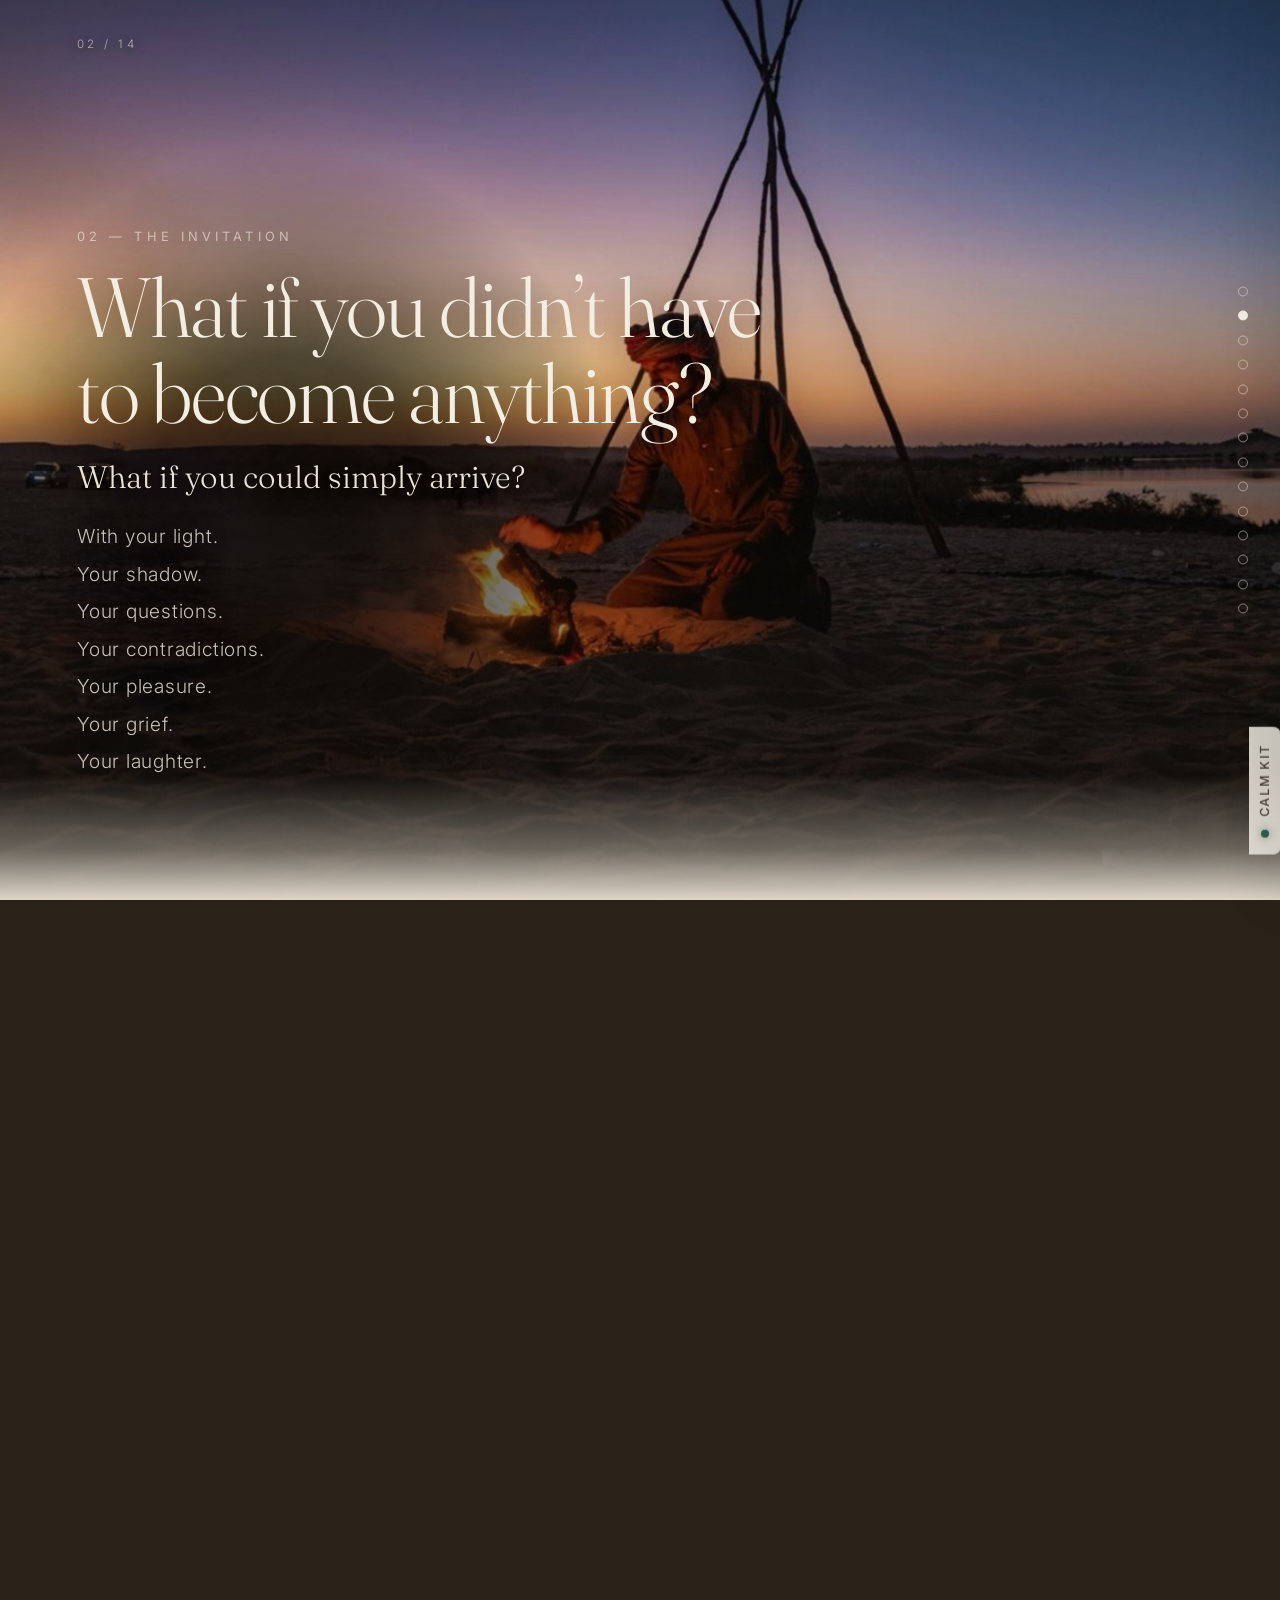
==== commit 32970ae7: "Her review pass: Malakot + Red Sea + full moon frames, her portrait, one WhatsApp number" ====
--- a/index.html
+++ b/index.html
@@ -88,7 +88,7 @@
       <section>
         <p class="f-num">06 — Integration</p>
         <h2>Return to the body.</h2>
-        <p>At Malakot, we soften. We rebirth in the temazcal, the mother's womb.</p>
+        <p>At Malakot Mountain Oasis, we soften. We rebirth in the temazcal, the mother's womb.</p>
         <p>Heat. Cold. Water. Flowers. Fire. Breath.</p>
         <p>We let the experience settle. We integrate. We come back.</p>
       </section>
@@ -103,8 +103,10 @@
       <section>
         <p class="f-num">08 — The Full Moon</p>
         <h2>The full moon rises.</h2>
-        <p>A past-life regression ceremony, held on the water. We listen to what lies beneath the story we know.</p>
-        <p>Then we look forward. What do we want to create?</p>
+        <p>Tonight, 24 November, the full moon rises over the Red Sea. As the sun begins to set, we gather for a past-life regression beneath the full moon.</p>
+        <p>A journey through memory, imagination, symbolism and the deeper landscapes of the self. We allow the moon, the sea and the night to hold the space.</p>
+        <p>Whatever arises is yours to explore. A story. An image. A feeling. A question. Or simply a sense of mystery.</p>
+        <p>We don’t need to explain everything. We simply listen.</p>
       </section>
 
       <section>
@@ -117,7 +119,7 @@
       <section>
         <p class="f-num">10 — The Final Sunset</p>
         <h2>And then, sunset.</h2>
-        <p>Our last evening at sea. Cacao. Fresh fruit. Music. The last light.</p>
+        <p>Our last evening at sea. Cacao. Music. Fresh fruit. The last light.</p>
         <p>And we dance. Not because we have somewhere to go. But because we are here. Alive. Together.</p>
         <p>An exhale.</p>
       </section>
@@ -285,8 +287,7 @@
       </div>
 
       <p class="close-hosts">
-        Both buttons open WhatsApp with Mehta, who answers personally.<br />
-        You can also reach <a href="https://wa.me/18022221413?text=Hi%20Trish%2C%20I%20have%20a%20question%20about%20The%20Art%20of%20Being%20Human%2C%20Egypt%2C%2018-28%20November%202026." target="_blank" rel="noopener noreferrer">Trish on WhatsApp</a>.
+        Both buttons open WhatsApp with Mehta, who answers personally.
       </p>
 
       <p class="close-meta">Egypt &middot; 18&ndash;28 November 2026</p>
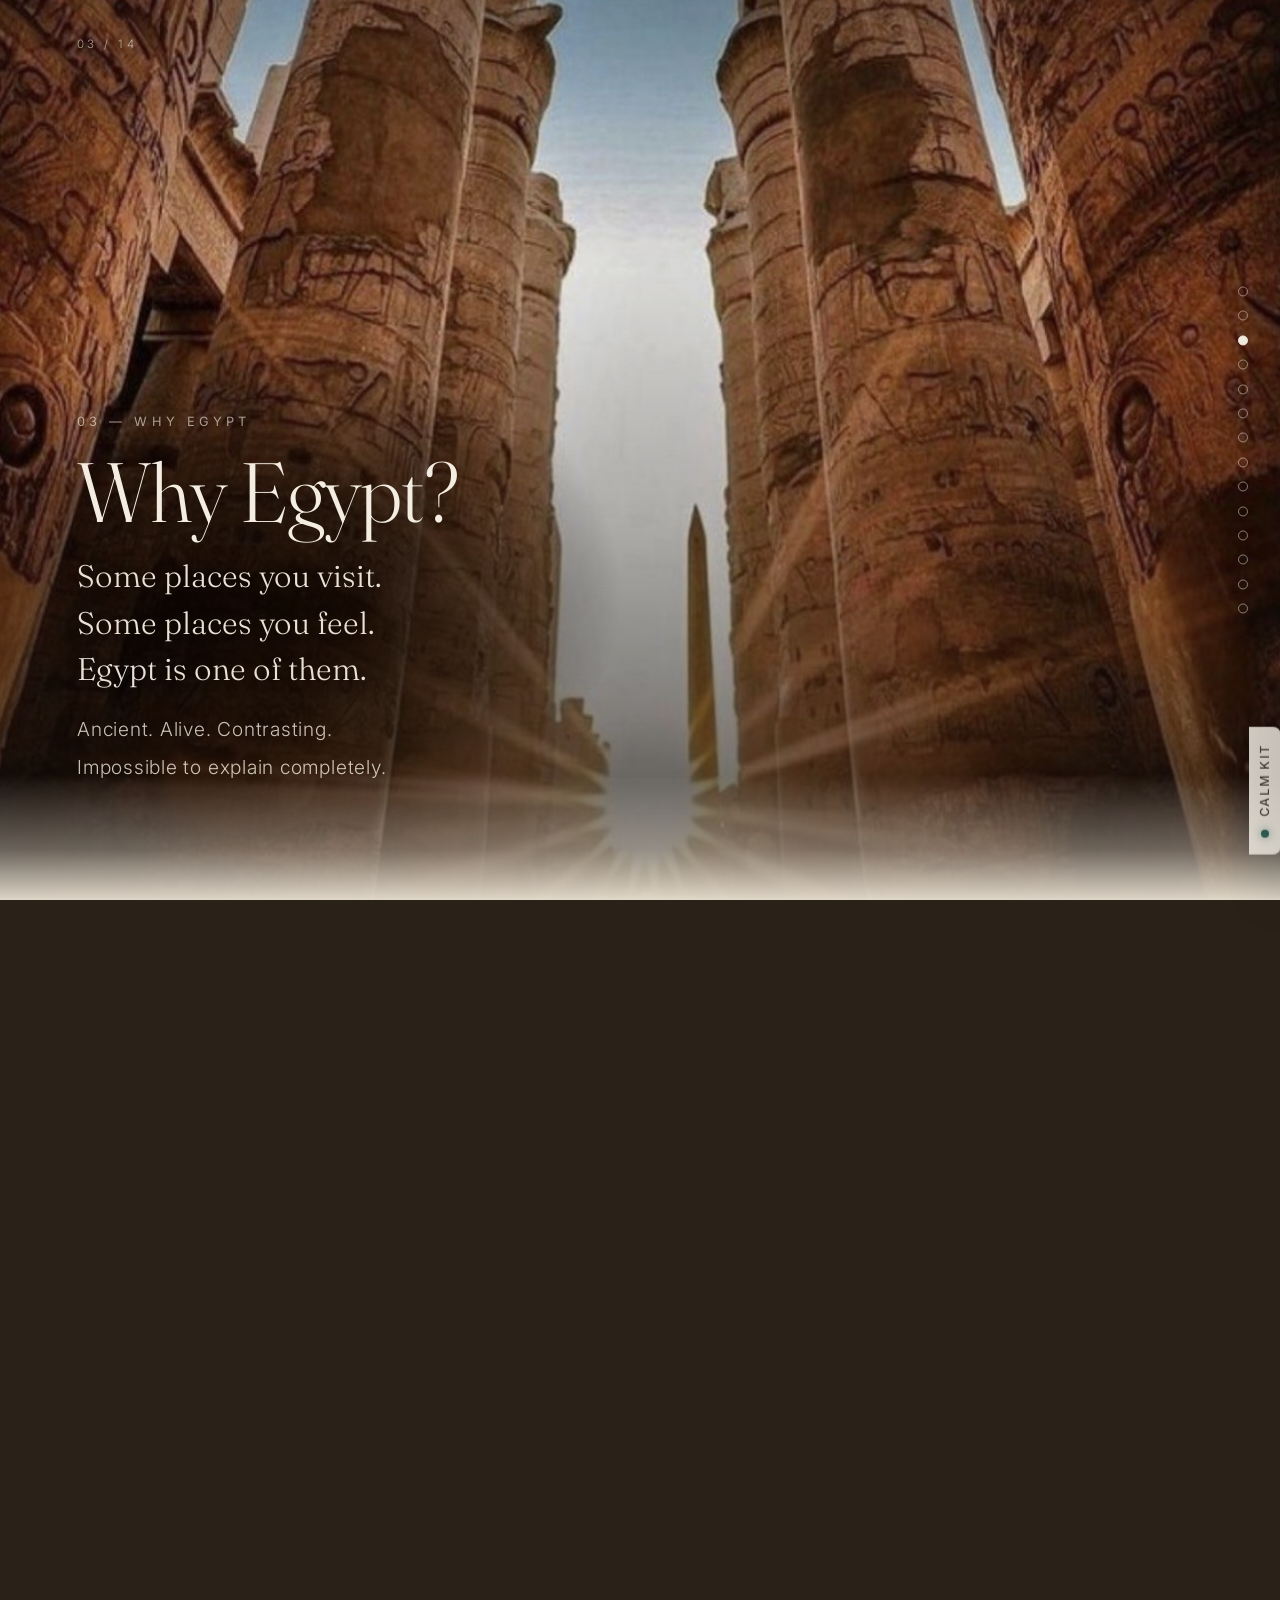
==== commit 68fae033: "Price, invite bands, sideways-photo fix + EXIF build gate; what-to-bring and the waiting block remov" ====
--- a/index.html
+++ b/index.html
@@ -214,31 +214,19 @@
         </li>
       </ol>
 
-      <h3 class="sheet-h3">What to bring</h3>
-      <p class="sheet-p">The desert is cold at night and hot by ten in the morning; the boat is warm and wet. Pack for both.</p>
-      <ul class="bring-list">
-        <li>Layers for the desert &mdash; the temperature drops hard after sunset</li>
-        <li>A warm jacket and something to sleep in</li>
-        <li>Swimwear, and a towel that dries quickly</li>
-        <li>Reef-safe sun cream, a hat, sunglasses</li>
-        <li>Walking shoes and sandals</li>
-        <li>A refillable water bottle</li>
-        <li>Any medication you take, in its original packaging</li>
-        <li>A notebook, if you are someone who writes</li>
-        <li>Loose, comfortable clothes you can move in</li>
-      </ul>
-
-      <div class="confirm-block" data-confirm="practical">
-        <p class="confirm-title">This part is waiting on you</p>
-        <p class="confirm-lede">Everything above came out of your own documents. These five are the only things they don&rsquo;t contain &mdash; and they&rsquo;re the five a reader needs before they can say yes:</p>
-        <ul>
-          <li><b>The price</b>, and what it covers &mdash; food, accommodation, transport, the internal flight, the experiences.</li>
-          <li><b>What isn&rsquo;t covered</b> &mdash; international flights, insurance, visa.</li>
-          <li><b>Deposit and payment plan</b> &mdash; what holds a place, and when the rest is due.</li>
-          <li><b>How many people</b> are coming in total.</li>
-          <li><b>Food</b> &mdash; what&rsquo;s provided, and how you&rsquo;d like dietary needs handled.</li>
-        </ul>
-        <p class="confirm-foot">Send them over in any form &mdash; a voice note is fine &mdash; and they drop straight into this page.</p>
+      <!-- ============================================================
+           PRICE — added 8 Sep 2026. Replaces both the "what to bring" list
+           and the amber "waiting on you" block, which she asked to be gone.
+
+           ⚠️ THIS BLOCK HAS A DEADLINE IN IT. The early-bird price holds until
+           20 October 2026 and rises to EUR 5,888 the day after. Nothing on this
+           site changes it automatically — it is one edit, and it must be made.
+           ============================================================ -->
+      <div class="price-block">
+        <p class="price-kicker">The price</p>
+        <p class="price-now"><span class="price-fig">&euro;4,444</span> <span class="price-per">per person</span></p>
+        <p class="price-note">Pre-launch early bird, held until <strong>20 October 2026</strong>.</p>
+        <p class="price-then">After 20 October the price rises to <strong>&euro;5,888</strong>.</p>
       </div>
     </div>
   </section>
--- a/retreat.css
+++ b/retreat.css
@@ -329,6 +329,35 @@
 }
 .sheet-p { color: var(--ink-soft); line-height: calc(1.7 * var(--ck-line-height-mul)); margin: 0 0 1.25rem; }
 
+/* ---- Price ------------------------------------------------------------
+   The only number on the site, and it sits at the end of the practical sheet
+   where a reader has just finished working out whether they can actually go.
+   Quiet, not a price tag: serif figure, hairline rule above, no badge and no
+   colour shouting. The deadline line is the one that has to be legible —
+   it is the reason to act now, and it expires on 20 October 2026. */
+.price-block {
+  margin: 3.5rem 0 0; padding: 2rem 0 0;
+  border-top: 1px solid var(--rule);
+}
+.price-kicker {
+  font-size: .7rem; letter-spacing: .3em; text-transform: uppercase;
+  color: var(--ink-faint); margin: 0 0 1rem;
+}
+.price-now { margin: 0 0 .75rem; display: flex; align-items: baseline; gap: .6rem; flex-wrap: wrap; }
+.price-fig {
+  font-family: var(--type-serif, Fraunces, Georgia, serif);
+  font-weight: 300; font-size: clamp(2.4rem, 6vw, 3.6rem);
+  line-height: 1; letter-spacing: -.02em; color: var(--ink);
+}
+.price-per { font-size: .95rem; color: var(--ink-soft); }
+.price-note, .price-then {
+  margin: 0 0 .4rem; color: var(--ink-soft);
+  line-height: calc(1.7 * var(--ck-line-height-mul));
+}
+.price-note strong { color: var(--fire); font-weight: 600; }
+.price-then { font-size: .92rem; color: var(--ink-faint); }
+.price-then strong { color: var(--ink-soft); font-weight: 500; }
+
 /* ---- Facts: label above value, so a long value never squeezes ---- */
 .fact-grid {
   display: grid;
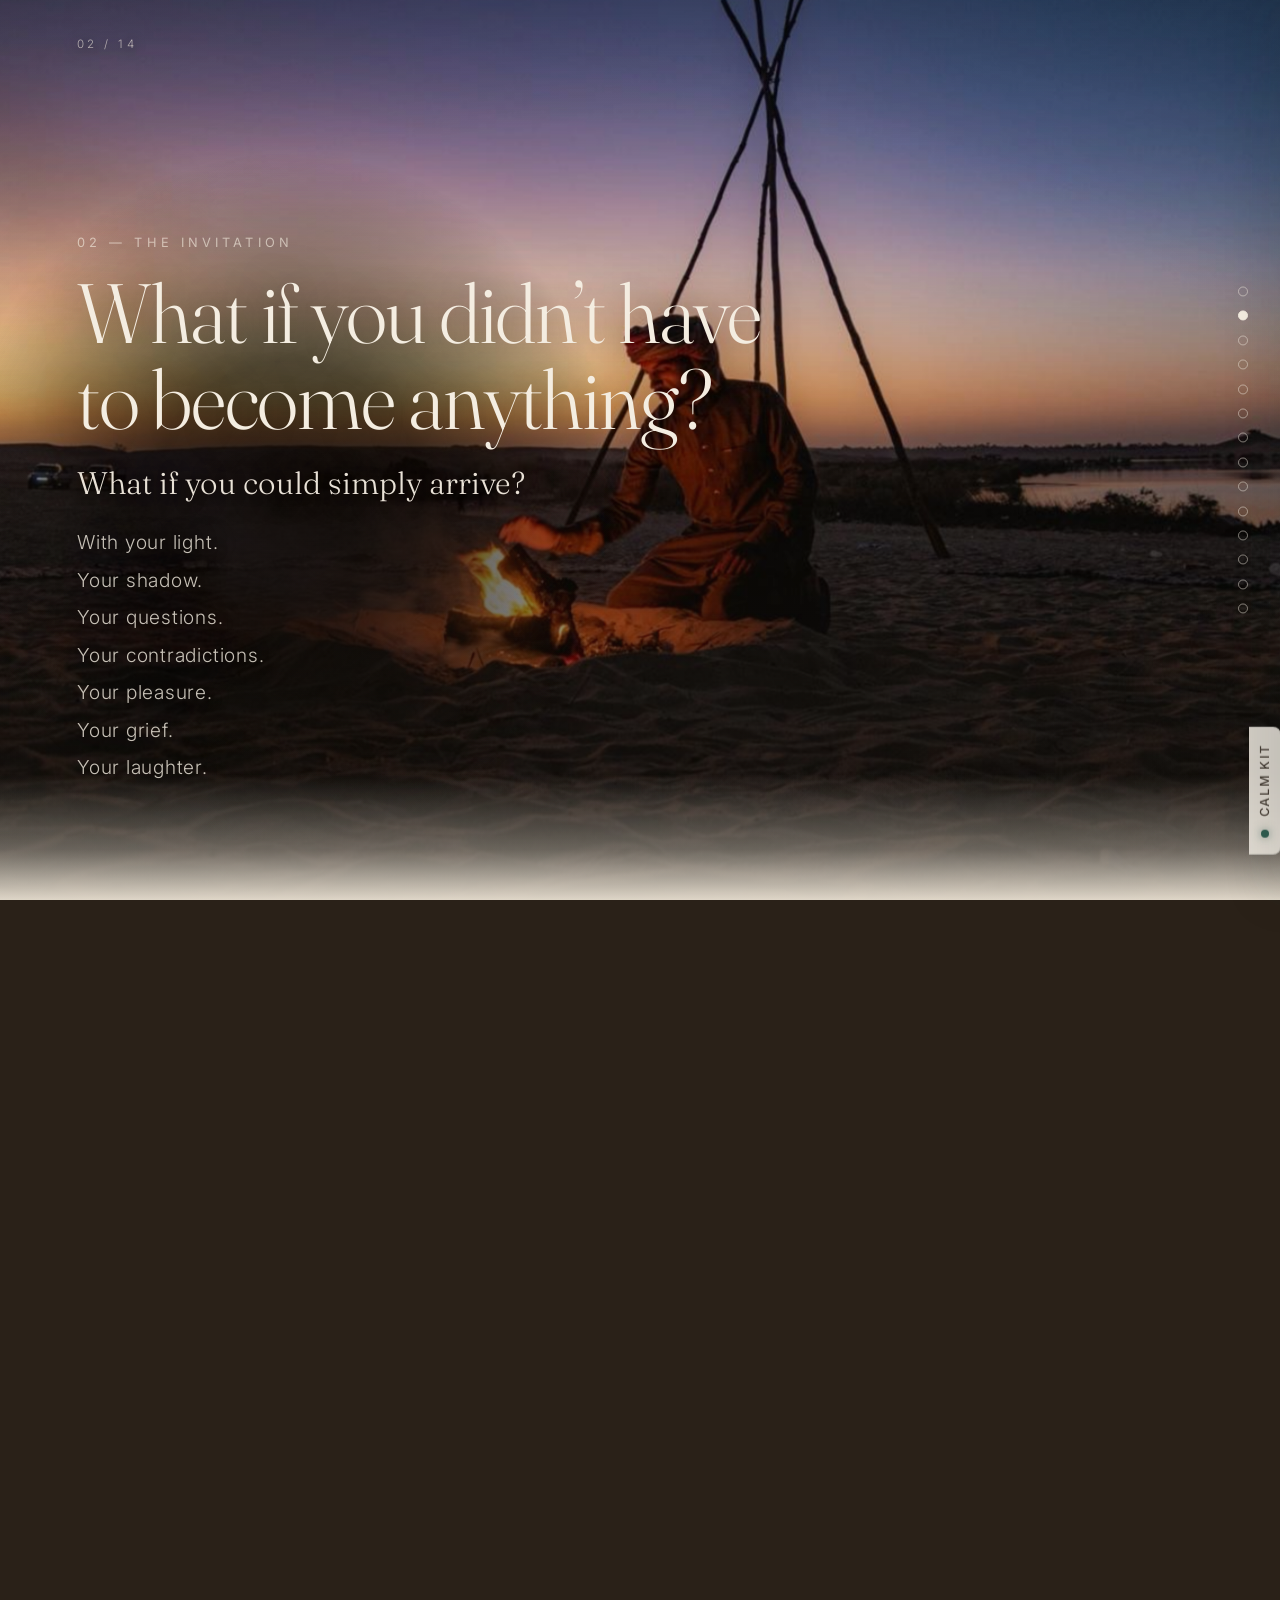
==== commit 1ff9fc0b: "Her FINAL DETAILS: inclusions, meals, packing, insurance, visa, payment policy; ch08 wording; host p" ====
--- a/index.html
+++ b/index.html
@@ -102,8 +102,8 @@
 
       <section>
         <p class="f-num">08 — The Full Moon</p>
-        <h2>The full moon rises.</h2>
-        <p>Tonight, 24 November, the full moon rises over the Red Sea. As the sun begins to set, we gather for a past-life regression beneath the full moon.</p>
+        <h2>Full Moon Ceremony</h2>
+        <p>We gather for a Past Life Regression Ceremony, beneath the full moon. The full moon rises over the Red Sea as the sun begins to set.</p>
         <p>A journey through memory, imagination, symbolism and the deeper landscapes of the self. We allow the moon, the sea and the night to hold the space.</p>
         <p>Whatever arises is yours to explore. A story. An image. A feeling. A question. Or simply a sense of mystery.</p>
         <p>We don’t need to explain everything. We simply listen.</p>
@@ -141,7 +141,7 @@
         <p>We are all just being human.</p>
       </section>
 
-      <section>
+      <section id="f-story">
         <p class="f-num">13 — Meet Mehta &amp; Trish</p>
         <h2>How this began</h2>
         <p>This is not something I invented. It is something I have lived.</p>
@@ -182,16 +182,22 @@
         </div>
         <div class="fact">
           <dt>Arrive</dt>
-          <dd>Fly into <strong>Sharm el-Sheikh (SSH)</strong> on 18 November.</dd>
+          <dd>Fly into <strong>Sharm el-Sheikh (SSH)</strong> on 18 November, <strong>no later than 11:00</strong>.</dd>
         </div>
         <div class="fact">
           <dt>Depart</dt>
-          <dd>Fly home from <strong>Hurghada (HRG)</strong> on 28 November.</dd>
+          <dd>Fly home from <strong>Hurghada (HRG)</strong> on 28 November, <strong>from 16:00 onward</strong>.</dd>
         </div>
         <div class="fact">
           <dt>Getting between them</dt>
           <dd>One internal flight on 22 November, Sharm el-Sheikh to Hurghada, and on from there to the boat at <strong>Marsa Alam</strong>. Arranged as part of the journey &mdash; you do not book it yourself.</dd>
         </div>
+      </div>
+
+      <div class="must">
+        <p class="must-title">Book an open-jaw ticket, not a return</p>
+        <p>You arrive in one city and leave from another. <strong>Do not book a round trip to a single airport.</strong> Book a multi-city ticket into <strong>SSH</strong> and out of <strong>HRG</strong>, inside the times above.</p>
+        <p>Those times are firm. The retreat cannot arrange individual transfers or cover costs caused by a late arrival or an early departure.</p>
       </div>
 
       <h3 class="sheet-h3">Where you will be</h3>
@@ -215,18 +221,82 @@
       </ol>
 
       <!-- ============================================================
-           PRICE — added 8 Sep 2026. Replaces both the "what to bring" list
-           and the amber "waiting on you" block, which she asked to be gone.
-
-           ⚠️ THIS BLOCK HAS A DEADLINE IN IT. The early-bird price holds until
-           20 October 2026 and rises to EUR 5,888 the day after. Nothing on this
-           site changes it automatically — it is one edit, and it must be made.
+           FROM "FINAL DETAILS" — her document, 10 Sep 2026. This is the
+           delivery that finally closed the five facts a reader needed before
+           they could say yes, and it is why the amber "waiting on you" block
+           could go for good.
+
+           Her packing list was deliberately re-added here. She asked on 8 Sep
+           for "what to bring" to be deleted — that was the GENERIC list we had
+           written. This one is hers, in her own words, and arrived inside the
+           document she called final. If she meant the section itself to stay
+           gone, it is one block to delete.
+           ============================================================ -->
+
+      <h3 class="sheet-h3">What is included</h3>
+      <ul class="bring-list">
+        <li>All accommodation across the desert, the oasis and the yacht charter</li>
+        <li>The internal flight, Sharm el-Sheikh to Hurghada &mdash; carry-on baggage only</li>
+        <li>Ground transport within the retreat, and the private charter vessel</li>
+        <li>All meals, snacks, filtered water and herbal teas</li>
+        <li>Every ceremony, practice and experience in the ten days</li>
+        <li>A professional photographer for the whole journey, including underwater, with all high-resolution images shared afterwards</li>
+      </ul>
+
+      <h3 class="sheet-h3">What is not included</h3>
+      <ul class="bring-list">
+        <li><strong>Travel insurance</strong> &mdash; mandatory, and there are conditions. See below.</li>
+        <li><strong>International flights</strong> &mdash; into SSH, out of HRG</li>
+        <li><strong>Your Egypt visa</strong> &mdash; the full tourist visa, not the Sinai stamp. See below.</li>
+        <li><strong>The arrival transfer</strong> from Sharm el-Sheikh airport to the meeting point</li>
+        <li><strong>Snorkel and apnea gear rental</strong> on the boat &mdash; bring your own or arrange it in advance</li>
+        <li><strong>Extra baggage on the internal flight</strong> &mdash; only carry-on is included; anything checked is paid at the airport</li>
+      </ul>
+
+      <h3 class="sheet-h3">Food</h3>
+      <p class="sheet-p">Vegetarian and vegan meals, cooked fresh by private chefs and served buffet style. Fresh catch of the day is also offered aboard the yacht.</p>
+      <p class="sheet-p">Two main meals a day &mdash; brunch and dinner &mdash; with a mid-afternoon snack. Filtered water for your bottle and herbal teas throughout. <strong>This is a coffee-free container.</strong></p>
+      <p class="sheet-p">Allergies and intolerances must reach us well in advance so they can be accommodated.</p>
+
+      <h3 class="sheet-h3">What to bring</h3>
+      <p class="sheet-p"><strong>Clothing.</strong> Light, loose daywear you can move freely in. Warm layers, sweaters, socks, sleepwear and a jacket &mdash; the desert drops hard after sunset. White clothing for ceremony.</p>
+      <p class="sheet-p"><strong>Water and sea.</strong> Swimwear and a quick-drying towel. Mask, snorkel and fins for swimming with the dolphins &mdash; freediving and apnea gear only, no scuba. A small dry bag, 10&ndash;15L, for boat transfers.</p>
+      <p class="sheet-p"><strong>Feet and sun.</strong> Walking shoes or light hikers for the desert, plus sandals or water shoes. Reef-safe sunscreen, a wide-brim hat, sunglasses, and light scarves for sun and dust.</p>
+      <p class="sheet-p"><strong>Toiletries.</strong> 100% natural and odourless, biodegradable and non-toxic &mdash; the ocean and the desert are the reason. Essential oils are welcome; synthetic perfumes are not. Any medication in its original packaging, and something natural for seasickness if you are prone to it.</p>
+      <p class="sheet-p"><strong>Also.</strong> A yoga mat. A journal and pen. A refillable water bottle. A headlamp or torch, ideally with a red-light setting for night integration.</p>
+
+      <h3 class="sheet-h3">No phones</h3>
+      <p class="sheet-p">This is a complete no-phone journey. Devices are handed to the team at the start and returned on the final day, so you can stay entirely inside the experience.</p>
+      <p class="sheet-p">You do not need to worry about capturing any of it. A photographer documents the whole container, underwater included, and everything is shared with you afterwards.</p>
+
+      <div class="must">
+        <p class="must-title">Travel insurance is mandatory</p>
+        <p>A significant part of this journey is aboard a private charter vessel <strong>more than 10km from shore</strong>. Your policy must cover <strong>offshore and marine travel at that distance</strong>, including emergency medical care and <strong>evacuation or repatriation from the vessel</strong>.</p>
+        <p>Cover must run for the whole retreat, and proof is required before departure. <strong>No insurance, no retreat</strong> &mdash; and the payment stays non-refundable.</p>
+      </div>
+
+      <div class="must">
+        <p class="must-title">You need the full Egyptian visa</p>
+        <p>The journey travels beyond the Sinai peninsula, so <strong>the Sinai-only exemption is not enough</strong>. You are responsible for holding the correct visa for the entire duration and itinerary.</p>
+      </div>
+
+      <!-- ============================================================
+           PRICE AND PAYMENT — her final policy, 10 Sep 2026.
+
+           ⚠️ TWO DATES LIVE IN THIS BLOCK AND NOTHING MOVES THEM AUTOMATICALLY:
+             21 Oct 2026 — early bird ends, the price becomes EUR 5,888
+             11 Nov 2026 — booking closes entirely
+           Both are one edit each, and both must actually be made.
            ============================================================ -->
       <div class="price-block">
         <p class="price-kicker">The price</p>
-        <p class="price-now"><span class="price-fig">&euro;4,444</span> <span class="price-per">per person</span></p>
-        <p class="price-note">Pre-launch early bird, held until <strong>20 October 2026</strong>.</p>
-        <p class="price-then">After 20 October the price rises to <strong>&euro;5,888</strong>.</p>
+        <p class="price-now"><span class="price-fig">&euro;4,444</span> <span class="price-per">per person &middot; early bird</span></p>
+        <p class="price-note">Available until <strong>20 October 2026</strong>, payable in full at booking.</p>
+
+        <p class="price-then"><strong>&euro;5,888</strong> from 21 October to 11 November. A 50% deposit of &euro;2,944 holds your place, with the balance due by 4 November. Booked after 4 November, it is payable in full.</p>
+        <p class="price-then">Your place is confirmed once payment has been received.</p>
+
+        <p class="price-cancel"><strong>All payments are non-refundable.</strong> This is a small retreat, and accommodation, transport, the private charter and every venue are reserved for you specifically. If you cannot come you may pass your place to someone else, with written approval and all payments settled. If we cancel the retreat, everything paid to us is refunded in full &mdash; flights, visas and insurance booked separately are not ours to refund.</p>
       </div>
     </div>
   </section>
--- a/retreat.css
+++ b/retreat.css
@@ -329,6 +329,31 @@
 }
 .sheet-p { color: var(--ink-soft); line-height: calc(1.7 * var(--ck-line-height-mul)); margin: 0 0 1.25rem; }
 
+/* ---- Mandatory notices -------------------------------------------------
+   Three things on this page can end someone's retreat at the airport: the
+   open-jaw ticket, the offshore insurance clause and the full Egyptian visa.
+   They are not decoration and they must not read as decoration — a left rule
+   in the fire colour, a title, and body type that stays the same size as
+   everything else so it reads as fact rather than as a banner someone has
+   learned to skip. */
+.must {
+  margin: 2.5rem 0;
+  padding: 1.25rem 0 1.25rem 1.25rem;
+  border-left: 3px solid var(--fire);
+}
+.must-title {
+  margin: 0 0 .6rem;
+  font-size: .78rem; letter-spacing: .16em; text-transform: uppercase;
+  color: var(--fire); font-weight: 600;
+}
+.must p:not(.must-title) {
+  margin: 0 0 .7rem;
+  color: var(--ink-soft);
+  line-height: calc(1.7 * var(--ck-line-height-mul));
+}
+.must p:last-child { margin-bottom: 0; }
+.must strong { color: var(--ink); font-weight: 600; }
+
 /* ---- Price ------------------------------------------------------------
    The only number on the site, and it sits at the end of the practical sheet
    where a reader has just finished working out whether they can actually go.
@@ -357,6 +382,13 @@
 .price-note strong { color: var(--fire); font-weight: 600; }
 .price-then { font-size: .92rem; color: var(--ink-faint); }
 .price-then strong { color: var(--ink-soft); font-weight: 500; }
+.price-cancel {
+  margin: 1.5rem 0 0; padding-top: 1.25rem;
+  border-top: 1px solid var(--rule);
+  font-size: .88rem; color: var(--ink-faint);
+  line-height: calc(1.7 * var(--ck-line-height-mul));
+}
+.price-cancel strong { color: var(--ink-soft); font-weight: 600; }
 
 /* ---- Facts: label above value, so a long value never squeezes ---- */
 .fact-grid {
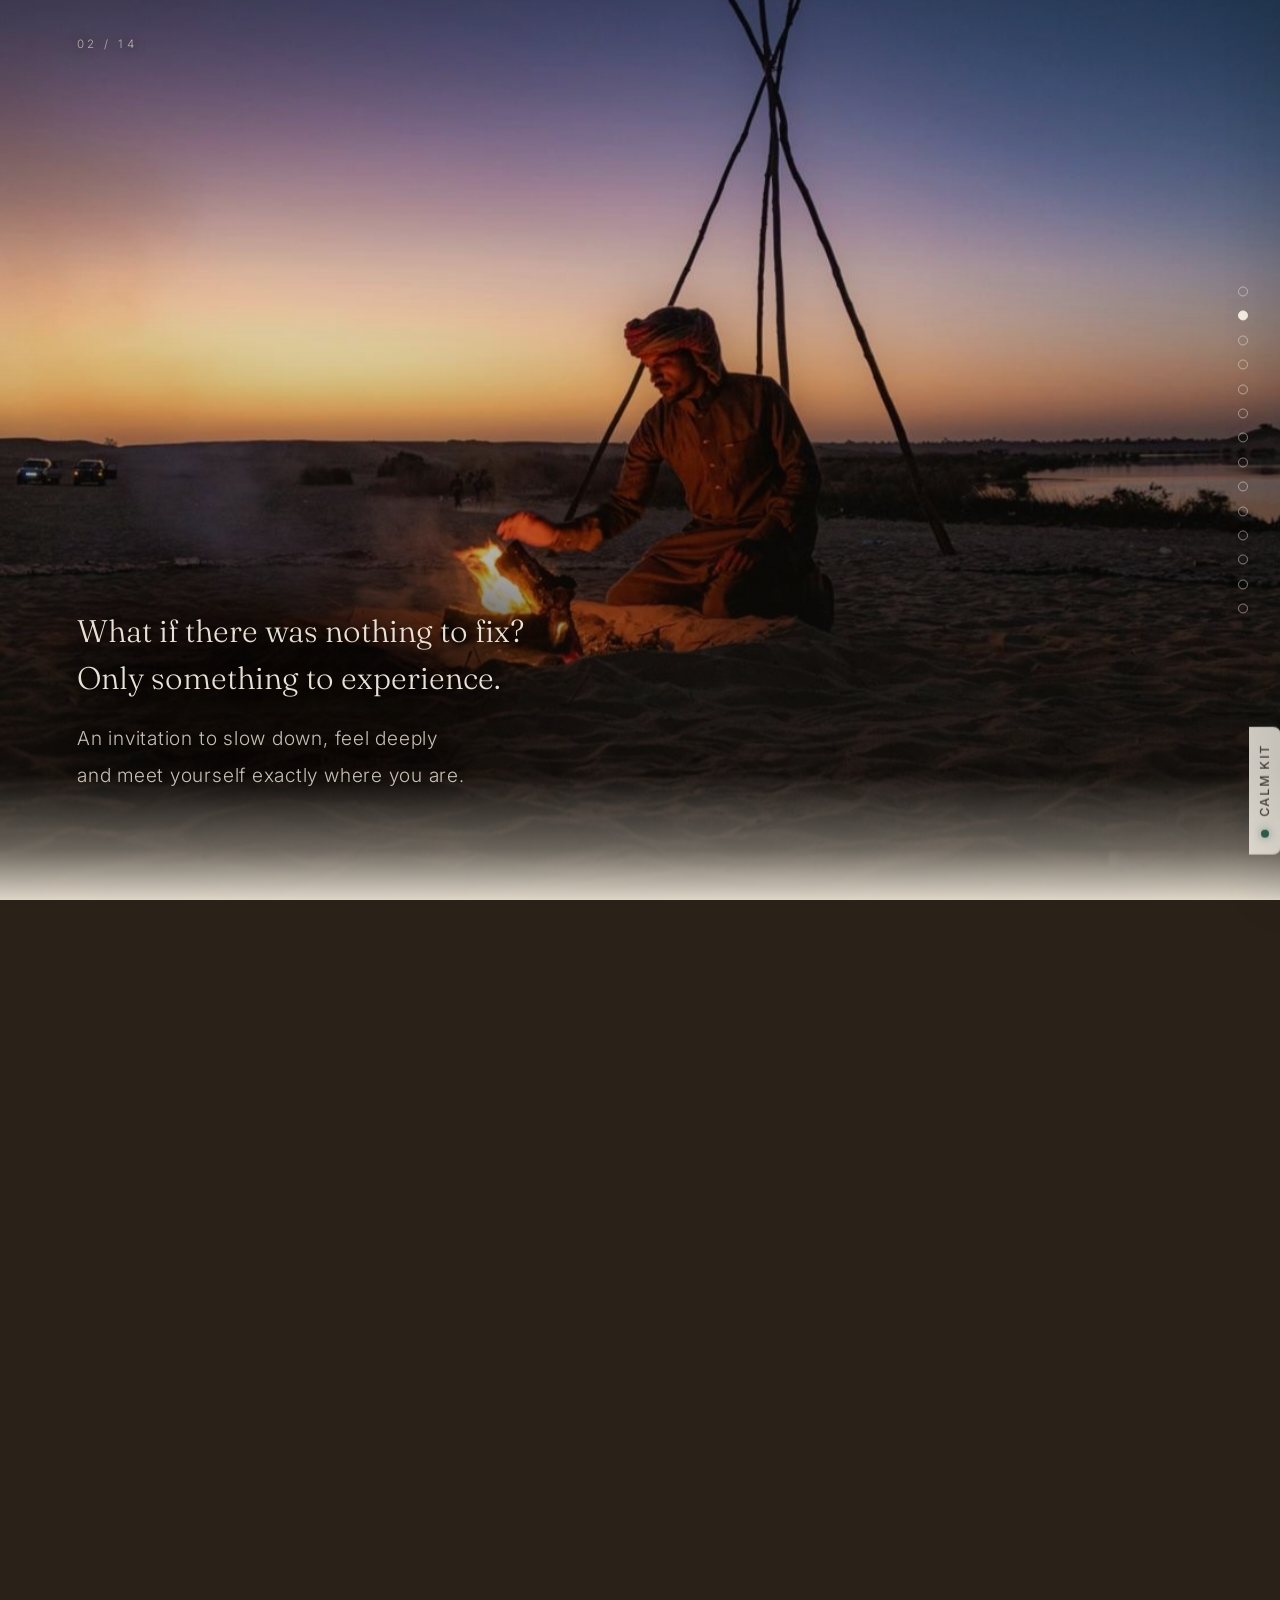
==== commit 3a2b5c5a: "Chapter 08 title: Full Moon" ====
--- a/index.html
+++ b/index.html
@@ -102,7 +102,7 @@
 
       <section>
         <p class="f-num">08 — The Full Moon</p>
-        <h2>Full Moon Ceremony</h2>
+        <h2>Full Moon</h2>
         <p>We gather for a Past Life Regression Ceremony, beneath the full moon. The full moon rises over the Red Sea as the sun begins to set.</p>
         <p>A journey through memory, imagination, symbolism and the deeper landscapes of the self. We allow the moon, the sea and the night to hold the space.</p>
         <p>Whatever arises is yours to explore. A story. An image. A feeling. A question. Or simply a sense of mystery.</p>
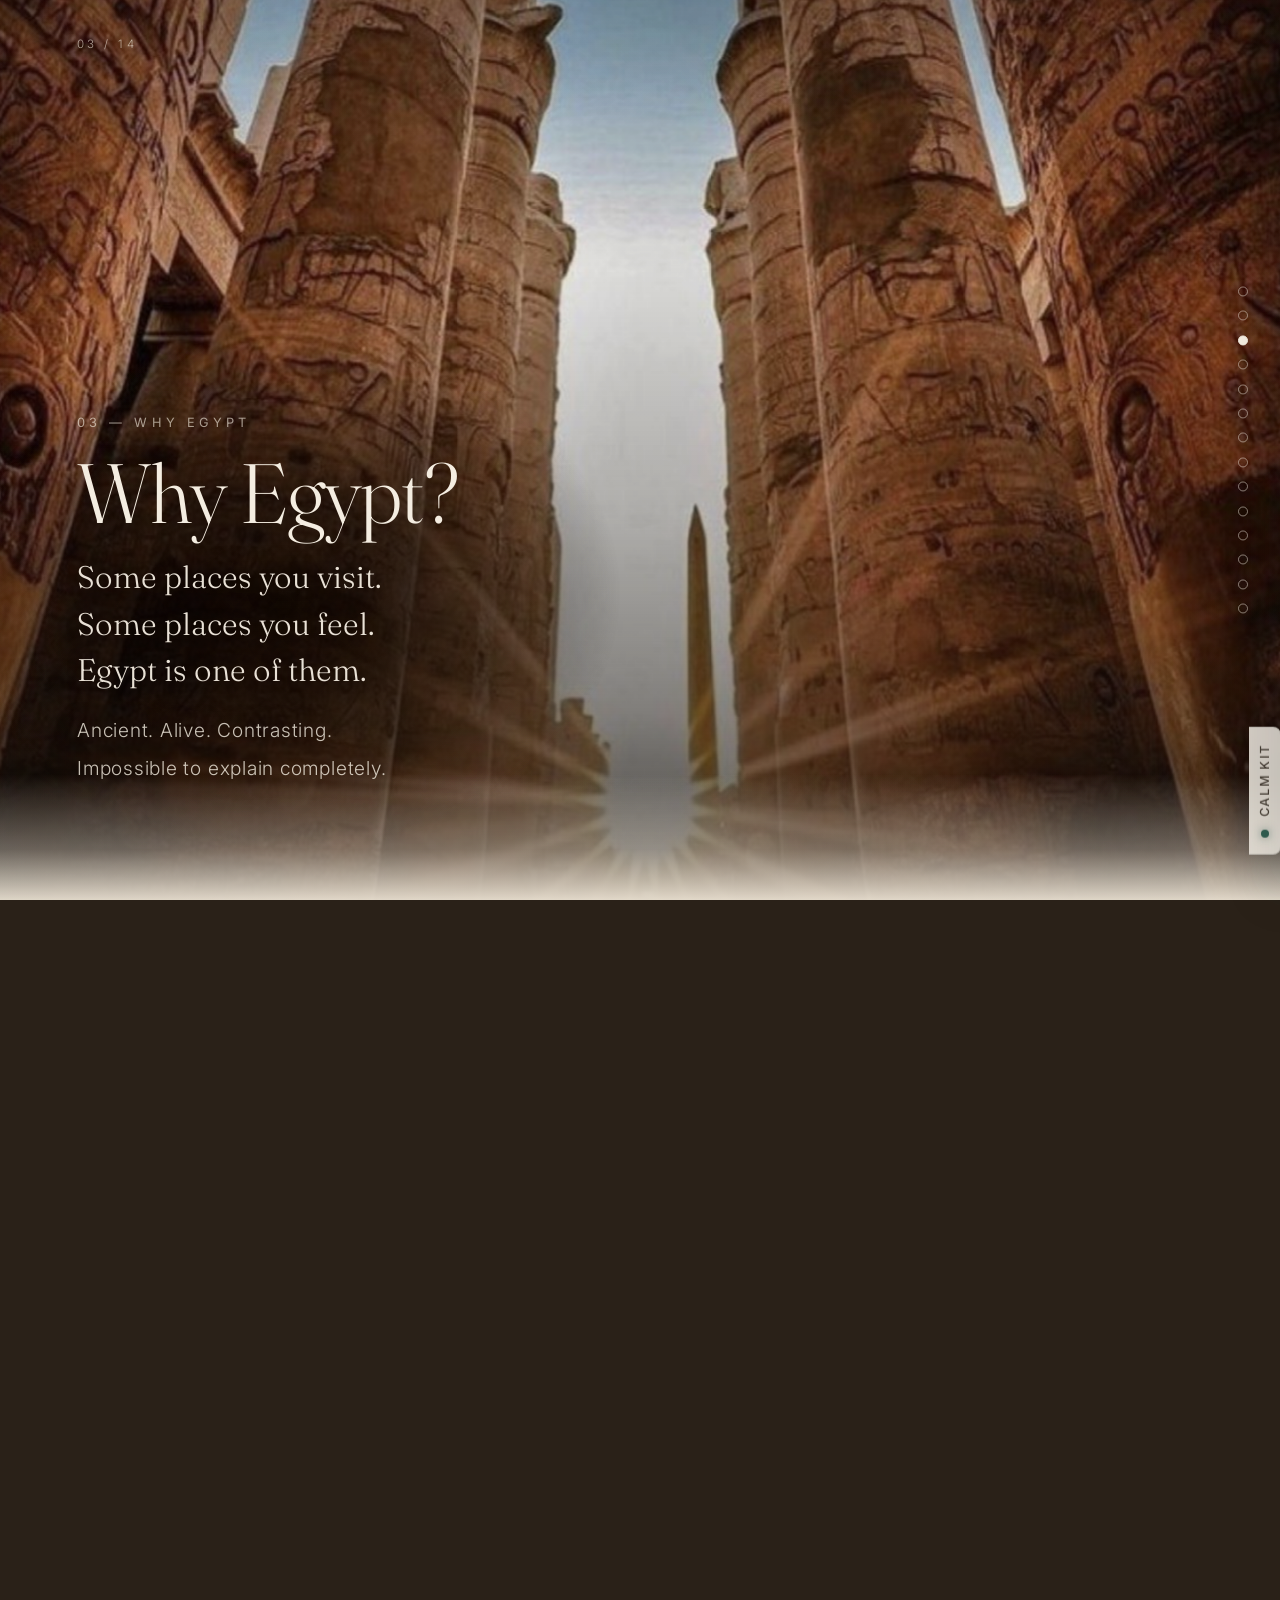
==== commit d79b2388: "Included list: underwater shots" ====
--- a/index.html
+++ b/index.html
@@ -240,7 +240,7 @@
         <li>Ground transport within the retreat, and the private charter vessel</li>
         <li>All meals, snacks, filtered water and herbal teas</li>
         <li>Every ceremony, practice and experience in the ten days</li>
-        <li>A professional photographer for the whole journey, including underwater, with all high-resolution images shared afterwards</li>
+        <li>A professional photographer for the whole journey, including underwater shots, with all high-resolution images shared afterwards</li>
       </ul>
 
       <h3 class="sheet-h3">What is not included</h3>
